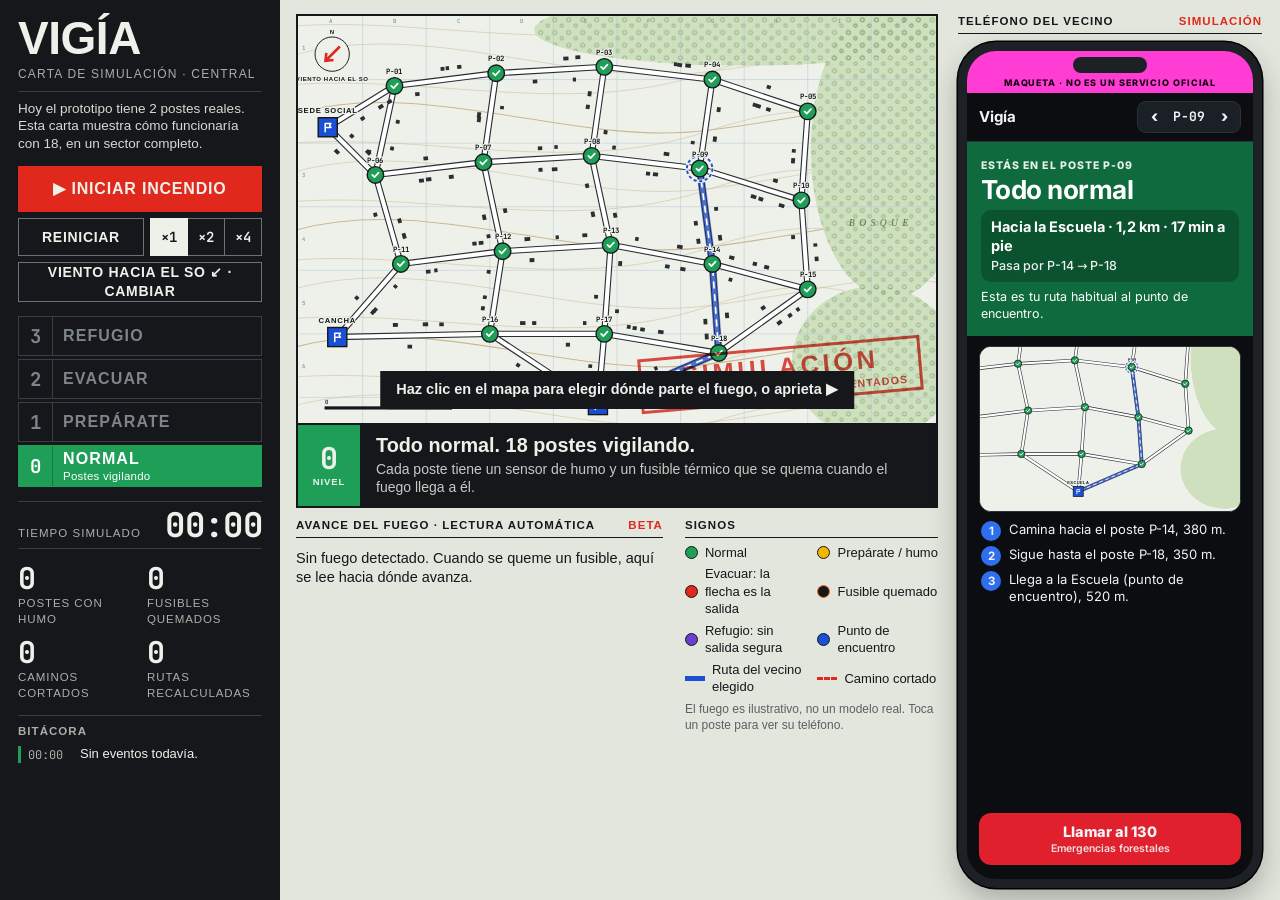
==== demo/index.html @ 5e13e3c5 "Demo a escala: simulacion de 18 postes (carta de operaciones)" ====
<!doctype html>
<html lang="es-CL">
<head>
<meta charset="utf-8">
<meta name="viewport" content="width=device-width, initial-scale=1">
<title>Vigía · Carta de simulación</title>
<style>
/* Concepto: una carta topográfica de operaciones. La hoja (mapa) al centro, la consola de la Central
   como margen de tinta a la izquierda y el teléfono del vecino a la derecha. Esquinas rectas, sin tarjetas. */
@font-face { font-family: "JBM"; src: url("fonts/jetbrains-mono-latin-wght-normal.woff2") format("woff2"); font-weight: 100 800; font-display: swap; }
@font-face { font-family: "Inter"; src: url("fonts/inter-latin-wght-normal.woff2") format("woff2"); font-weight: 100 900; font-display: swap; }
:root {
  --papel: #eef1ea; --papel2: #e2e6dc; --tinta: #15171a; --tinta2: #5a6068; --regla: #b9c0b4;
  --verde: #1e9e57; --amarillo: #f4b400; --rojo: #e0281c; --morado: #6a3fd0; --azul: #1b4fd6; --fuego: #f26a1b;
  --rotulo: "Bahnschrift", "DIN Alternate", "Roboto Condensed", "Arial Narrow", sans-serif;
  --dato: "JBM", ui-monospace, Consolas, monospace;
  --app: "Inter", system-ui, "Segoe UI", sans-serif;
}
* { box-sizing: border-box; margin: 0; }
[hidden] { display: none !important; }
html, body { height: 100%; }
body { background: var(--papel2); color: var(--tinta); font: 15px/1.35 var(--rotulo); display: grid; grid-template-columns: 280px minmax(0, 1fr) 326px; overflow: hidden; }
button { font: inherit; color: inherit; cursor: pointer; border-radius: 0; }
button:focus-visible { outline: 3px solid var(--azul); outline-offset: 2px; }
.cond { font-stretch: 78%; letter-spacing: .09em; text-transform: uppercase; }

/* ---------- Consola de la Central (margen de tinta) ---------- */
.consola { background: var(--tinta); color: var(--papel); display: flex; flex-direction: column; min-height: 0; padding: 18px 18px 14px; gap: 14px; }
.cart b { display: block; font-size: 46px; font-weight: 700; line-height: .9; letter-spacing: -.01em; font-stretch: 80%; }
.cart span { display: block; margin-top: 7px; font-size: 12px; color: #a9b0a6; font-stretch: 78%; letter-spacing: .1em; text-transform: uppercase; }
.cart em { display: block; font-style: normal; margin-top: 8px; font-size: 13.5px; line-height: 1.3; color: #d6dbd2; border-top: 1px solid #3a3f45; padding-top: 8px; }

.mandos { display: grid; gap: 6px; }
.mandos button { background: none; border: 1.5px solid #6b7178; color: var(--papel); min-height: 38px; padding: 0 12px; font-weight: 600; font-size: 14px; font-stretch: 85%; letter-spacing: .05em; text-transform: uppercase; }
.mandos button:hover { border-color: var(--papel); }
.mandos .ppal { background: var(--rojo); border-color: var(--rojo); min-height: 46px; font-size: 16px; }
.mandos .fila { display: grid; grid-template-columns: 1fr auto; gap: 6px; }
.seg { display: flex; }
.seg button { border-left-width: 0; padding: 0 10px; font-family: var(--dato); letter-spacing: 0; }
.seg button:first-child { border-left-width: 1.5px; }
.seg button.on { background: var(--papel); color: var(--tinta); border-color: var(--papel); }

.mastil { list-style: none; padding: 0; display: grid; gap: 3px; }
.mastil li { display: grid; grid-template-columns: 34px 1fr; align-items: center; border: 1.5px solid #3a3f45; color: #7d848b; min-height: 40px; transition: background .3s, color .3s; }
.mastil li b { font: 700 19px var(--dato); text-align: center; border-right: 1.5px solid #3a3f45; align-self: stretch; display: flex; align-items: center; justify-content: center; }
.mastil li span { padding: 4px 10px; font-size: 16px; font-weight: 700; font-stretch: 82%; letter-spacing: .07em; line-height: 1.1; }
.mastil li small { display: none; font-size: 11.5px; font-weight: 400; letter-spacing: .02em; font-stretch: 90%; margin-top: 2px; }
.mastil li.on { color: #fff; border-color: transparent; }
.mastil li.on b { border-color: rgba(0,0,0,.25); }
.mastil li.on small { display: block; }
.mastil li.on[data-n="0"] { background: var(--verde); }
.mastil li.on[data-n="1"] { background: var(--amarillo); color: var(--tinta); }
.mastil li.on[data-n="2"] { background: var(--rojo); }
.mastil li.on[data-n="3"] { background: var(--morado); }

.reloj { display: flex; align-items: baseline; justify-content: space-between; border-top: 1px solid #3a3f45; border-bottom: 1px solid #3a3f45; padding: 6px 0; }
.reloj span { font-size: 11.5px; color: #a9b0a6; }
.reloj b { font: 700 34px/1 var(--dato); letter-spacing: -.02em; }
.cifras { display: grid; grid-template-columns: 1fr 1fr; gap: 10px 14px; }
.cifras div { display: flex; flex-direction: column; }
.cifras dd { font: 700 30px/1 var(--dato); letter-spacing: -.02em; font-variant-numeric: tabular-nums; }
.cifras dt { font-size: 11.5px; color: #a9b0a6; margin-top: 3px; font-stretch: 80%; letter-spacing: .08em; text-transform: uppercase; }
.cifras .sube dd { animation: sube .7s; }
@keyframes sube { 0% { color: #7fa6ff; transform: translateX(6px); } 100% { transform: none; } }

.bitacora { flex: 1; min-height: 60px; display: flex; flex-direction: column; border-top: 1px solid #3a3f45; padding-top: 8px; }
.bitacora h2 { font-size: 11.5px; font-weight: 600; color: #a9b0a6; margin-bottom: 6px; }
.bitacora ul { list-style: none; padding: 0; overflow: auto; flex: 1; display: grid; gap: 5px; align-content: start; scrollbar-width: thin; scrollbar-color: #4a5058 transparent; }
.bitacora li { display: grid; grid-template-columns: 44px 1fr; gap: 8px; font-size: 13px; line-height: 1.25; border-left: 3px solid var(--c, #555); padding-left: 7px; }
.bitacora time { font: 12px var(--dato); color: #a9b0a6; padding-top: 1px; }

/* ---------- La hoja ---------- */
.hoja { display: flex; flex-direction: column; align-items: center; min-width: 0; min-height: 0; padding: 14px 16px 12px; gap: 0; }
.marco { width: min(100%, calc((100vh - 214px) * 1.5625)); }
.mapa { position: relative; width: 100%; aspect-ratio: 1000 / 640; background: var(--papel); border: 2px solid var(--tinta); cursor: crosshair; overflow: hidden; }
.mapa > canvas, .mapa > svg { position: absolute; inset: 0; width: 100%; height: 100%; display: block; }
#fuego { filter: blur(3.5px); pointer-events: none; mix-blend-mode: multiply; }
#fondo { pointer-events: none; }
.sello { position: absolute; right: 2.2%; bottom: 5%; transform: rotate(-5deg); border: 3px solid var(--rojo); color: var(--rojo); padding: 5px 12px 4px; text-align: center; font-weight: 700; font-size: clamp(15px, 2vw, 26px); font-stretch: 78%; letter-spacing: .14em; line-height: 1; mix-blend-mode: multiply; opacity: .82; pointer-events: none; }
.sello small { display: block; font-size: .42em; letter-spacing: .1em; margin-top: 4px; font-weight: 600; }
.pista { position: absolute; left: 50%; bottom: 14px; transform: translateX(-50%); background: var(--tinta); color: var(--papel); padding: 9px 16px; font-size: 14.5px; font-weight: 600; white-space: nowrap; pointer-events: none; }

.pie { display: grid; grid-template-columns: auto 1fr; background: var(--tinta); color: var(--papel); border: 2px solid var(--tinta); border-top: 0; }
.pie .nivel { width: 62px; display: flex; flex-direction: column; align-items: center; justify-content: center; font: 700 30px/1 var(--dato); transition: background .3s; }
.pie .nivel small { font: 600 9.5px var(--rotulo); letter-spacing: .1em; margin-top: 3px; }
.pie .nivel[data-n="0"] { background: var(--verde); } .pie .nivel[data-n="1"] { background: var(--amarillo); color: var(--tinta); } .pie .nivel[data-n="2"] { background: var(--rojo); }
.pie .texto { padding: 9px 16px 10px; min-height: 68px; }
.pie .texto p:first-child { font-size: clamp(17px, 1.55vw, 23px); font-weight: 700; line-height: 1.15; }
.pie .texto p + p { font-size: 14px; color: #c5cbc1; margin-top: 3px; line-height: 1.3; }

.margen { width: 100%; display: grid; grid-template-columns: minmax(0, 1.45fr) minmax(0, 1fr); gap: 0 22px; padding-top: 10px; }
.margen h2 { font-size: 11.5px; font-weight: 700; border-bottom: 1.5px solid var(--tinta); padding-bottom: 3px; margin-bottom: 6px; display: flex; justify-content: space-between; }
.margen h2 i { font-style: normal; color: var(--rojo); }
.secuencia { list-style: none; padding: 0; display: flex; flex-wrap: wrap; gap: 3px 0; font: 700 13.5px var(--dato); }
.secuencia li + li::before { content: "→"; margin: 0 7px; color: var(--rojo); }
.secuencia li small { font-weight: 400; color: var(--tinta2); }
.lectura { font-size: 14.5px; line-height: 1.35; margin-top: 5px; }
.lectura b { font-weight: 700; }
.lectura span { color: var(--tinta2); }
.signos { display: grid; grid-template-columns: 1fr 1fr; gap: 4px 12px; font-size: 13px; }
.signos span { display: flex; align-items: center; gap: 7px; }
.signos i { width: 13px; height: 13px; border-radius: 50%; flex: none; border: 1.8px solid var(--tinta); }
.signos i.s-ruta { border: 0; border-radius: 0; height: 5px; width: 20px; background: var(--azul); }
.signos i.s-corte { border: 0; border-radius: 0; height: 0; width: 20px; border-top: 3px dashed var(--rojo); }
.nota { font-size: 12px; color: var(--tinta2); margin-top: 6px; line-height: 1.3; }

/* Rótulos del mapa */
.t-cod { font: 700 11.5px var(--dato); fill: #15171a; paint-order: stroke; stroke: #eef1ea; stroke-width: 3.5px; stroke-linejoin: round; }
.t-est { font: 700 9.5px var(--rotulo); letter-spacing: .9px; fill: #15171a; paint-order: stroke; stroke: #eef1ea; stroke-width: 3px; stroke-linejoin: round; }
.t-zona { font: italic 400 15px Georgia, "Times New Roman", serif; letter-spacing: 7px; fill: #4f7545; }
.t-seg { font: 700 12px var(--rotulo); letter-spacing: 1.2px; fill: #15171a; paint-order: stroke; stroke: #eef1ea; stroke-width: 4px; stroke-linejoin: round; }
.t-grilla { font: 500 9px var(--dato); fill: #7f93a8; }
.poste { cursor: pointer; }
.flujo { stroke-dasharray: 4 10; animation: correr .7s linear infinite; }
.ruta-mov { stroke-dasharray: 9 11; animation: correr2 .8s linear infinite; }
@keyframes correr { to { stroke-dashoffset: -14; } }
@keyframes correr2 { to { stroke-dashoffset: -20; } }
.pulso { transform-box: fill-box; transform-origin: center; animation: pulso 1.5s ease-out infinite; }
@keyframes pulso { 0% { transform: scale(1); opacity: .6; } 100% { transform: scale(2.5); opacity: 0; } }
.recien { animation: recien 1.2s ease-out; transform-box: fill-box; transform-origin: center; }
@keyframes recien { 0% { transform: scale(2); } 100% { transform: none; } }

/* ---------- Teléfono del vecino ---------- */
.vecino { display: flex; flex-direction: column; min-height: 0; padding: 14px 18px 12px 4px; gap: 8px; }
.vecino > p { font-size: 11.5px; font-weight: 700; display: flex; justify-content: space-between; border-bottom: 1.5px solid var(--tinta); padding-bottom: 3px; }
.vecino > p i { font-style: normal; color: var(--rojo); }
.tel { flex: 1; min-height: 0; background: #0b0d10; border: 9px solid #1d2126; border-radius: 38px; box-shadow: 0 0 0 1.5px #000, 0 14px 30px rgba(21,23,26,.28); overflow: hidden; display: flex; flex-direction: column; position: relative; color: #f2f4f7; font-family: var(--app); }
.tel::before { content: ""; position: absolute; top: 6px; left: 50%; width: 74px; height: 16px; margin-left: -37px; background: #1d2126; border-radius: 10px; z-index: 4; }
.tel-banda { background: #ff3dd4; color: #1a0016; font-size: 9px; font-weight: 800; letter-spacing: .1em; text-align: center; padding: 26px 4px 4px; }
.tel-barra { display: flex; align-items: center; gap: 8px; padding: 8px 12px; border-bottom: 1px solid #2a313a; }
.tel-barra b { font-size: 15px; }
.tel-barra .quien { margin-left: auto; display: flex; align-items: center; gap: 2px; background: #1b2027; border: 1px solid #2a313a; border-radius: 9px; padding: 2px 3px; }
.tel-barra .quien span { font: 700 13px var(--dato); padding: 0 4px; }
.tel-barra .quien button { background: none; border: 0; width: 26px; height: 26px; font-size: 16px; font-weight: 800; border-radius: 6px; color: #f2f4f7; }
.tel-barra .quien button:hover { background: #2a313a; }
.heroe { padding: 12px 14px 13px; color: #fff; transition: background .4s; }
.heroe[data-e="normal"] { background: #0f6b3e; } .heroe[data-e="preparate"], .heroe[data-e="humo"] { background: #a86f00; }
.heroe[data-e="evacuar"] { background: #e0202c; } .heroe[data-e="refugio"] { background: #5b34c4; } .heroe[data-e="fuego"] { background: #3a0d05; }
.heroe small { font-size: 10.5px; font-weight: 800; letter-spacing: .1em; text-transform: uppercase; opacity: .9; }
.heroe h3 { font-size: 26px; line-height: 1.05; letter-spacing: -.02em; margin: 2px 0 7px; }
.heroe .dest { background: rgba(0,0,0,.24); border-radius: 10px; padding: 8px 10px; font-size: 14.5px; font-weight: 700; line-height: 1.3; }
.heroe .dest span { display: block; font-weight: 500; font-size: 12.5px; opacity: .92; margin-top: 2px; }
.heroe p { font-size: 12.5px; margin-top: 7px; line-height: 1.35; }
.tel-mapa { position: relative; margin: 10px 12px 0; border-radius: 12px; overflow: hidden; border: 1px solid #2a313a; aspect-ratio: 280 / 178; background: var(--papel); flex: none; }
.tel-mapa > * { position: absolute; inset: 0; width: 100%; height: 100%; }
#mini-fuego { filter: blur(1.5px); mix-blend-mode: multiply; }
.pasos { list-style: none; padding: 9px 14px 0; display: grid; gap: 5px; font-size: 13px; overflow: hidden; }
.pasos li { display: grid; grid-template-columns: 20px 1fr; gap: 8px; align-items: start; line-height: 1.3; }
.pasos li b { width: 20px; height: 20px; border-radius: 50%; background: #2f6fed; font-size: 11.5px; display: flex; align-items: center; justify-content: center; }
.tel-pie { margin-top: auto; padding: 10px 12px 14px; }
.tel-pie div { background: #e0202c; border-radius: 12px; text-align: center; font-weight: 800; padding: 9px; font-size: 14.5px; }
.tel-pie div span { display: block; font-size: 10.5px; font-weight: 600; opacity: .9; }
.aviso-ruta { position: absolute; left: 12px; right: 12px; top: 92px; background: #2f6fed; color: #fff; border: 2px solid #fff; border-radius: 12px; padding: 9px 12px; font-size: 13.5px; font-weight: 800; box-shadow: 0 8px 24px rgba(0,0,0,.6); transform: translateY(-160%); opacity: 0; transition: transform .3s, opacity .3s; z-index: 3; pointer-events: none; }
.aviso-ruta span { display: block; font-weight: 500; font-size: 12px; }
.tel.ruta-nueva .aviso-ruta { transform: none; opacity: 1; }
.tel.ruta-nueva { animation: vibra .5s; }
@keyframes vibra { 0%, 100% { transform: none; } 20% { transform: translateX(-4px); } 40% { transform: translateX(4px); } 60% { transform: translateX(-3px); } 80% { transform: translateX(3px); } }

@media (max-width: 1100px) {
  body { display: block; overflow: auto; }
  .consola { padding: 16px; } .bitacora ul { max-height: 180px; }
  .marco { width: 100%; } .margen { grid-template-columns: 1fr; gap: 12px; }
  .vecino { padding: 14px 16px; } .tel { max-width: 360px; width: 100%; margin: 0 auto; min-height: 640px; }
  .pista { white-space: normal; width: 86%; text-align: center; }
}
@media (prefers-reduced-motion: reduce) { *, *::before, *::after { animation: none !important; transition: none !important; } }
</style>
</head>
<body>
<aside class="consola" aria-label="Central">
  <div class="cart"><b>VIGÍA</b><span>Carta de simulación · Central</span><em>Hoy el prototipo tiene 2 postes reales. Esta carta muestra cómo funcionaría con 18, en un sector completo.</em></div>
  <div class="mandos">
    <button id="btn-play" class="ppal" type="button">▶ Iniciar incendio</button>
    <div class="fila"><button id="btn-reset" type="button">Reiniciar</button><div class="seg" id="vel"><button type="button" data-v="1" class="on">×1</button><button type="button" data-v="2">×2</button><button type="button" data-v="4">×4</button></div></div>
    <button id="btn-viento" type="button"></button>
  </div>
  <ol class="mastil" id="mastil" aria-label="Nivel del sector"></ol>
  <div class="reloj"><span class="cond">Tiempo simulado</span><b id="reloj">00:00</b></div>
  <dl class="cifras" id="cuentas"></dl>
  <div class="bitacora"><h2 class="cond">Bitácora</h2><ul id="linea"></ul></div>
</aside>

<main class="hoja" aria-label="Mapa en vivo">
  <div class="marco">
    <div class="mapa" id="mapa">
      <svg id="fondo" viewBox="0 0 1000 640" aria-hidden="true"></svg>
      <canvas id="fuego" width="1000" height="640"></canvas>
      <svg id="capa" viewBox="0 0 1000 640" role="img" aria-label="Mapa simulado con postes, fuego y rutas"></svg>
      <div class="sello">SIMULACIÓN<small>SECTOR, POSTES Y FUEGO INVENTADOS</small></div>
      <div class="pista" id="pista">Haz clic en el mapa para elegir dónde parte el fuego, o aprieta ▶</div>
    </div>
    <div class="pie" aria-live="polite"><div class="nivel" id="pie-nivel" data-n="0">0<small>NIVEL</small></div><div class="texto" id="narra"></div></div>
  </div>
  <div class="marco margen">
    <div><h2 class="cond">Avance del fuego · lectura automática <i>beta</i></h2><ol class="secuencia" id="quemados"></ol><p class="lectura" id="lectura"></p></div>
    <div><h2 class="cond">Signos</h2>
      <div class="signos">
        <span><i style="background:var(--verde)"></i>Normal</span><span><i style="background:var(--amarillo)"></i>Prepárate / humo</span>
        <span><i style="background:var(--rojo)"></i>Evacuar: la flecha es la salida</span><span><i style="background:var(--tinta);border-color:var(--fuego)"></i>Fusible quemado</span>
        <span><i style="background:var(--morado)"></i>Refugio: sin salida segura</span><span><i style="background:var(--azul)"></i>Punto de encuentro</span>
        <span><i class="s-ruta"></i>Ruta del vecino elegido</span><span><i class="s-corte"></i>Camino cortado</span>
      </div>
      <p class="nota">El fuego es ilustrativo, no un modelo real. Toca un poste para ver su teléfono.</p>
    </div>
  </div>
</main>

<aside class="vecino" aria-label="Teléfono del vecino">
  <p class="cond">Teléfono del vecino <i>simulación</i></p>
  <div class="tel" id="tel">
    <div class="tel-banda">MAQUETA · NO ES UN SERVICIO OFICIAL</div>
    <div class="tel-barra"><b>Vigía</b><div class="quien"><button type="button" id="ant" aria-label="Poste anterior">‹</button><span id="quien"></span><button type="button" id="sig" aria-label="Poste siguiente">›</button></div></div>
    <div class="aviso-ruta" role="status">Ruta actualizada<span id="aviso-det">El camino anterior se cortó.</span></div>
    <div id="heroe" class="heroe" data-e="normal"></div>
    <div class="tel-mapa"><canvas id="mini-fondo" width="560" height="356"></canvas><canvas id="mini-fuego" width="560" height="356"></canvas><svg id="mini" viewBox="0 0 280 178"></svg></div>
    <ol class="pasos" id="pasos"></ol>
    <div class="tel-pie"><div>Llamar al 130<span>Emergencias forestales</span></div></div>
  </div>
</aside>

<script>
(function () {
"use strict";
/* ============ Datos inventados del sector ============ */
var W = 1000, H = 640, C = 16, GX = Math.ceil(W / C), GY = H / C;
var M_PX = 2.5;          // metros por unidad del mapa
var SEG_PASO = 15;       // segundos simulados por paso
var MS_PASO = 230;       // milisegundos reales por paso a velocidad ×1
var CAMINA = 75;         // metros por minuto a pie
var BASE = 0.00095, K_VIENTO = 6.1, DURA = 10, R_HUMO = 115;
var TINTA = "#15171a", PAPEL = "#eef1ea", ROJO = "#e0281c", AZUL = "#1b4fd6";

var POSTES = [[1,150,110],[2,310,90],[3,480,80],[4,650,100],[5,800,150],[6,120,250],[7,290,230],[8,460,220],[9,630,240],[10,790,290],
  [11,160,390],[12,320,370],[13,490,360],[14,650,390],[15,800,430],[16,300,500],[17,480,500],[18,660,530]];
var SEGUROS = [{ id: "S1", nombre: "Cancha", x: 60, y: 505 }, { id: "S2", nombre: "Escuela", x: 470, y: 612 }, { id: "S3", nombre: "Sede social", x: 45, y: 175 }];
var ARISTAS = ["01-02","02-03","03-04","04-05","06-07","07-08","08-09","09-10","11-12","12-13","13-14","14-15","16-17","17-18",
  "01-06","06-11","02-07","07-12","12-16","03-08","08-13","13-17","04-09","09-14","14-18","05-10","10-15","15-18"]
  .map(function (s) { return ["P-" + s.slice(0, 2), "P-" + s.slice(3)]; })
  .concat([["S3","P-01"],["S3","P-06"],["S1","P-11"],["S1","P-16"],["S2","P-17"],["S2","P-16"],["S2","P-18"]]);
var BOSQUES = [{ cx: 930, cy: 210, rx: 125, ry: 235 }, { cx: 700, cy: 22, rx: 330, ry: 56 }, { cx: 905, cy: 545, rx: 130, ry: 120 }];
var FOCO_PREPARADO = [905, 105];
var VIENTOS = [["N",0,-1,"↑"],["NE",1,-1,"↗"],["E",1,0,"→"],["SE",1,1,"↘"],["S",0,1,"↓"],["SO",-1,1,"↙"],["O",-1,0,"←"],["NO",-1,-1,"↖"]]
  .map(function (v) { var l = Math.hypot(v[1], v[2]); return { n: v[0], dx: v[1] / l, dy: v[2] / l, f: v[3] }; });
var RUMBOS = ["el este", "el noreste", "el norte", "el noroeste", "el oeste", "el suroeste", "el sur", "el sureste"];

function $(id) { return document.getElementById(id); }
function esc(t) { return String(t).replace(/[&<>"]/g, function (c) { return { "&": "&amp;", "<": "&lt;", ">": "&gt;", '"': "&quot;" }[c]; }); }
function semilla(a) { return function () { a |= 0; a = a + 0x6D2B79F5 | 0; var t = Math.imul(a ^ a >>> 15, 1 | a); t = t + Math.imul(t ^ t >>> 7, 61 | t) ^ t; return ((t ^ t >>> 14) >>> 0) / 4294967296; }; }
function celda(x, y) { return Math.min(GY - 1, Math.max(0, Math.floor(y / C))) * GX + Math.min(GX - 1, Math.max(0, Math.floor(x / C))); }
function enBosque(x, y) { return BOSQUES.some(function (b) { var u = (x - b.cx) / b.rx, v = (y - b.cy) / b.ry; return u * u + v * v < 1; }); }
function lista(a) { return a.length < 2 ? a.join("") : a.slice(0, -1).join(", ") + " y " + a[a.length - 1]; }
function fDist(px) { var m = px * M_PX; return m < 1000 ? Math.round(m / 10) * 10 + " m" : (m / 1000).toFixed(1).replace(".", ",") + " km"; }
function fMin(px) { return Math.max(1, Math.round(px * M_PX / CAMINA)) + " min a pie"; }
function reloj(t) { var s = t * SEG_PASO, m = Math.floor(s / 60), r = s % 60; return (m < 10 ? "0" : "") + m + ":" + (r < 10 ? "0" : "") + r; }
function minutos(pasos) { return Math.max(1, Math.round(pasos * SEG_PASO / 60)); }

/* ============ Estado ============ */
var nodos, postes, seguros, aristas, combustible = new Float32Array(GX * GY);
var cel, edad, ardiendo, t, nivel, eventos, narr, rnd, viento = VIENTOS[5], tEvacuar, tAviso;
var rutas = {}, cuenta = { rutas: 0 }, sel = "P-09", corriendo = false, iniciado = false, terminado = false, vel = 1, sucio = true, focos = [];

(function () {
  var r = semilla(11);
  for (var y = 0; y < GY; y++) for (var x = 0; x < GX; x++) combustible[y * GX + x] = (enBosque(x * C + 8, y * C + 8) ? 1 : 0.42) * (0.85 + r() * 0.3);
})();

function reiniciar() {
  nodos = {}; postes = []; seguros = []; aristas = [];
  POSTES.forEach(function (a) { var p = { id: "P-" + (a[0] < 10 ? "0" : "") + a[0], x: a[1], y: a[2], tipo: "poste", humo: false, fuego: false, tHumo: 0, tFuego: 0, dist: 9999, cambio: 0 }; nodos[p.id] = p; postes.push(p); });
  SEGUROS.forEach(function (s) { var n = { id: s.id, nombre: s.nombre, x: s.x, y: s.y, tipo: "seguro", malo: false }; nodos[n.id] = n; seguros.push(n); });
  ARISTAS.forEach(function (e) {
    var a = nodos[e[0]], b = nodos[e[1]], len = Math.hypot(a.x - b.x, a.y - b.y), n = Math.max(2, Math.round(len / 8)), ms = [];
    for (var i = 0; i <= n; i++) { var j = celda(a.x + (b.x - a.x) * i / n, a.y + (b.y - a.y) * i / n); if (ms.indexOf(j) < 0) ms.push(j); }
    aristas.push({ a: a, b: b, len: len, muestras: ms, cortada: false });
  });
  cel = new Uint8Array(GX * GY); edad = new Uint8Array(GX * GY); ardiendo = []; focos = [];
  t = 0; nivel = 0; eventos = []; rnd = semilla(7); tEvacuar = 0; tAviso = 0; cuenta = { rutas: 0 };
  corriendo = false; iniciado = false; terminado = false;
  narr = { titulo: "Todo normal. 18 postes vigilando.", detalle: "Cada poste tiene un sensor de humo y un fusible térmico que se quema cuando el fuego llega a él." };
  rutas = calcular(); postes.forEach(function (p) { p.ruta = rutaDe(p); p.clave = p.ruta ? p.ruta.ids.join(">") : ""; });
  $("pista").hidden = false; $("btn-play").textContent = "▶ Iniciar incendio";
  sucio = true; pintarTodo();
}

/* ============ Rutas: camino más corto que evita el fuego ============ */
function calcular() {
  var dist = {}, sig = {}, hecho = {}, ids = Object.keys(nodos);
  ids.forEach(function (k) { dist[k] = Infinity; });
  seguros.forEach(function (s) { if (!s.malo) dist[s.id] = 0; });
  for (;;) {
    var u = null, mejor = Infinity;
    ids.forEach(function (k) { if (!hecho[k] && dist[k] < mejor) { mejor = dist[k]; u = k; } });
    if (u === null) break;
    hecho[u] = 1;
    aristas.forEach(function (e) {
      if (e.cortada) return;
      var v = e.a.id === u ? e.b : (e.b.id === u ? e.a : null);
      if (!v || hecho[v.id] || v.tipo === "seguro") return;
      var w = e.len * (1 + ((nodos[u].humo || v.humo) ? 2.5 : 0));   // pasar por humo cuesta más
      if (dist[u] + w < dist[v.id]) { dist[v.id] = dist[u] + w; sig[v.id] = u; }
    });
  }
  return { dist: dist, sig: sig };
}
function rutaDe(p) {
  if (p.fuego) return null;
  var ids = [p.id], k = p.id, largo = 0, n = 0;
  while (rutas.sig[k] && n++ < 40) { var s = rutas.sig[k]; largo += Math.hypot(nodos[k].x - nodos[s].x, nodos[k].y - nodos[s].y); k = s; ids.push(k); }
  return nodos[k].tipo === "seguro" && ids.length > 1 ? { ids: ids, largo: largo, destino: nodos[k] } : null;
}
function estadoDe(p) {
  if (p.fuego) return "fuego";
  if (nivel === 0) return "normal";
  if (nivel === 1) return p.humo ? "humo" : "preparate";
  return p.ruta ? "evacuar" : "refugio";
}

/* ============ Fuego ============ */
function encender(x, y) {
  var cx = Math.floor(x / C), cy = Math.floor(y / C);
  for (var dy = -1; dy <= 1; dy++) for (var dx = -1; dx <= 1; dx++) {
    var nx = cx + dx, ny = cy + dy; if (nx < 0 || ny < 0 || nx >= GX || ny >= GY) continue;
    var j = ny * GX + nx; if (cel[j] === 0) { cel[j] = 1; edad[j] = 0; ardiendo.push(j); }
  }
  focos.push([x, y]);
}
function ev(color, texto) { eventos.unshift({ t: t, c: color, texto: texto }); if (eventos.length > 60) eventos.pop(); }

function paso() {
  t++;
  var sigue = [], nuevos = [], i, k;
  for (k = 0; k < ardiendo.length; k++) {
    i = ardiendo[k]; var x = i % GX, y = (i / GX) | 0;
    for (var dy = -1; dy <= 1; dy++) for (var dx = -1; dx <= 1; dx++) {
      if (!dx && !dy) continue;
      var nx = x + dx, ny = y + dy; if (nx < 0 || ny < 0 || nx >= GX || ny >= GY) continue;
      var j = ny * GX + nx; if (cel[j] !== 0) continue;
      var diag = dx && dy, cos = (dx * viento.dx + dy * viento.dy) * (diag ? 0.7071 : 1);
      if (rnd() < BASE * combustible[j] * Math.exp(K_VIENTO * cos) * (diag ? 0.75 : 1)) { cel[j] = 1; edad[j] = 0; nuevos.push(j); }
    }
    if (++edad[i] >= DURA) cel[i] = 2; else sigue.push(i);
  }
  ardiendo = sigue.concat(nuevos);

  // Sensores de cada poste
  var nHumo = [], nFuego = [], cambio = false;
  postes.forEach(function (p) {
    if (p.fuego) return;
    if (cel[celda(p.x, p.y)] !== 0) { p.fuego = true; p.tFuego = t; if (!p.humo) { p.humo = true; p.tHumo = t; } nFuego.push(p); cambio = true; return; }
    var dMin = 9999, dEf = 9999;
    for (var q = 0; q < ardiendo.length; q++) {
      var c = ardiendo[q], fx = (c % GX) * C + 8, fy = ((c / GX) | 0) * C + 8, vx = p.x - fx, vy = p.y - fy, d = Math.hypot(vx, vy);
      if (d < dMin) dMin = d;
      var e = d * (1 - 0.35 * ((vx * viento.dx + vy * viento.dy) / (d || 1)));   // el humo viaja con el viento
      if (e < dEf) dEf = e;
    }
    p.dist = dMin;
    if (!p.humo && dEf < R_HUMO) { p.humo = true; p.tHumo = t; nHumo.push(p); cambio = true; }
  });
  // Caminos y puntos de encuentro
  var cortes = [];
  aristas.forEach(function (e) {
    if (e.cortada) return;
    for (var m = 0; m < e.muestras.length; m++) if (cel[e.muestras[m]] !== 0) { e.cortada = true; cortes.push(e); cambio = true; break; }
  });
  var malos = [];
  seguros.forEach(function (s) {
    if (s.malo) return;
    var cerca = cel[celda(s.x, s.y)] !== 0;
    for (var q = 0; !cerca && q < ardiendo.length; q++) { var c = ardiendo[q]; if (Math.hypot(s.x - ((c % GX) * C + 8), s.y - (((c / GX) | 0) * C + 8)) < 55) cerca = true; }
    if (cerca) { s.malo = true; malos.push(s); cambio = true; }
  });

  // Niveles: un indicio = PREPÁRATE; segundo indicio o fusible = EVACUAR
  var indicios = postes.filter(function (p) { return p.humo; }).length, hayFuego = postes.some(function (p) { return p.fuego; });
  var subioA2 = false;
  nHumo.forEach(function (p) { ev("#f4b400", "Humo detectado en " + p.id); });
  if (nivel === 0 && indicios >= 1) {
    nivel = 1; tAviso = t; var p0 = nHumo[0] || nFuego[0];
    narr = { titulo: "El poste " + p0.id + " detectó humo.", detalle: "Primer indicio: todo el sector pasa a PREPÁRATE. Todavía no se evacúa." };
    ev("#f4b400", "Sector en PREPÁRATE");
  }
  nFuego.forEach(function (p) { ev("#f26a1b", "Fusible quemado en " + p.id + ": el fuego llegó a ese poste"); });
  if (nivel === 1 && (indicios >= 2 || hayFuego) && (t > tAviso || hayFuego)) {
    nivel = 2; tEvacuar = t; subioA2 = true;
    var p2 = nFuego[0] || nHumo[nHumo.length - 1];
    narr = { titulo: "Segundo indicio en " + p2.id + ": el sector pasa a EVACUAR.", detalle: "Cada poste calcula su salida más corta que no pase por el fuego, y el teléfono la muestra." };
    ev("#e0281c", "Sector en EVACUAR: cada poste muestra su ruta");
  } else if (nFuego.length) {
    narr = { titulo: "El fuego llegó a " + lista(nFuego.map(function (p) { return p.id; })) + ".", detalle: "Se quemó su fusible térmico. Los caminos que pasan por ahí quedan cortados." };
  }
  cortes.forEach(function (e) { if (e.a.tipo === "poste" && e.b.tipo === "poste" && !e.a.fuego && !e.b.fuego) ev("#e0281c", "Camino " + e.a.id + " – " + e.b.id + " cortado por el fuego"); });
  malos.forEach(function (s) {
    ev("#e0281c", "Punto de encuentro " + s.nombre + " ya no es seguro");
    narr = { titulo: "La " + s.nombre + " ya no es segura.", detalle: "Se saca como destino y los postes que iban hacia allá cambian de punto de encuentro." };
  });

  // Recalcular rutas
  if (cambio) {
    rutas = calcular();
    var cambiadas = [], sinSalida = [];
    postes.forEach(function (p) {
      var antes = p.clave, tenia = !!p.ruta;
      p.ruta = rutaDe(p); p.clave = p.ruta ? p.ruta.ids.join(">") : "";
      if (p.fuego || nivel < 2 || subioA2) return;
      if (p.clave !== antes) { if (p.ruta) { cambiadas.push(p); p.cambio = performance.now(); } else if (tenia) sinSalida.push(p); }
    });
    if (cambiadas.length) {
      cuenta.rutas += cambiadas.length; cuenta.subio = performance.now();
      var nombres = cambiadas.map(function (p) { return p.id; });
      ev("#5b8cff", (cambiadas.length === 1 ? "Ruta recalculada para " : cambiadas.length + " rutas recalculadas: ") + lista(nombres.slice(0, 4)) + (nombres.length > 4 ? " y " + (nombres.length - 4) + " más" : ""));
      if (!nFuego.length && !malos.length) narr = { titulo: cambiadas.length === 1 ? "La ruta de " + nombres[0] + " cambió sola." : cambiadas.length + " rutas cambiaron solas.",
        detalle: "El fuego cortó un camino. Los postes afectados ya muestran la nueva salida: " + lista(nombres.slice(0, 4)) + (nombres.length > 4 ? " y otros" : "") + "." };
      if (nombres.indexOf(sel) >= 0) avisarTelefono(nodos[sel]);
    }
    sinSalida.forEach(function (p) {
      ev("#9a7bf0", p.id + " quedó sin salida segura: orden de REFUGIO para ese poste");
      narr = { titulo: p.id + " quedó sin salida segura.", detalle: "Todos sus caminos pasan por el fuego. La orden para ese poste cambia a REFUGIO." };
    });
    sucio = true;
  }
  // Si el poste del teléfono se quemó, pasar al vecino más cercano que sigue en pie
  var ps = nodos[sel];
  if (ps.fuego && t - ps.tFuego === 18) {
    var cand = postes.filter(function (p) { return !p.fuego; }).sort(function (a, b) { return Math.hypot(a.x - ps.x, a.y - ps.y) - Math.hypot(b.x - ps.x, b.y - ps.y); })[0];
    if (cand) { sel = cand.id; sucio = true; }
  }
  if (!ardiendo.length && iniciado) {
    corriendo = false; terminado = true; $("btn-play").textContent = "▶ Repetir";
    var q = postes.filter(function (p) { return p.fuego; }).length;
    narr = { titulo: "El fuego salió del sector. Fin de la simulación.", detalle: "Alcanzó " + q + " de 18 postes y se recalcularon " + cuenta.rutas + " rutas sin intervención de nadie." };
    ev("#1e9e57", "Fin de la simulación"); sucio = true;
  }
  if (t % 4 === 0) sucio = true;
}

var temporizador = 0;
function avisarTelefono(p) {
  $("aviso-det").textContent = p.ruta ? "Ahora hacia la " + p.ruta.destino.nombre + ". El camino anterior se cortó." : "El camino anterior se cortó.";
  $("tel").classList.remove("ruta-nueva"); void $("tel").offsetWidth; $("tel").classList.add("ruta-nueva");
  clearTimeout(temporizador); temporizador = setTimeout(function () { $("tel").classList.remove("ruta-nueva"); }, 3200);
}

/* ============ Dibujo ============ */
var ICO = {
  llama: '<path d="M0,-7c1,3.200 4,4.500 4,8.200a4,4 0 0 1-8,0c0,-1.600 .8,-2.500 1.600,-3.300 0,1.600 .8,2.400 1.600,2.400 0,-3.200 -.8,-4.900 .8,-7.300z" fill="#ff8a2e"/>',
  flecha: '<path d="M-6,0h10M0,-5l5.500,5l-5.500,5" fill="none" stroke="#fff" stroke-width="2.800" stroke-linecap="round" stroke-linejoin="round"/>',
  casa: '<path d="M-6,0l6,-5.500l6,5.500v6h-12z" fill="#fff"/>',
  check: '<path d="M-5,0l3.500,3.500l6.500,-7" fill="none" stroke="#fff" stroke-width="2.800" stroke-linecap="round" stroke-linejoin="round"/>',
  alerta: '<path d="M0,-6v6.500M0,4.500v.5" stroke="#15171a" stroke-width="3" stroke-linecap="round"/>',
  bandera: '<path d="M-4,7v-13h9l-2,3.200l2,3.200h-9" fill="none" stroke="#fff" stroke-width="2.400" stroke-linecap="round" stroke-linejoin="round"/>',
  equis: '<path d="M-4,-4l8,8M4,-4l-8,8" stroke="#fff" stroke-width="2.800" stroke-linecap="round"/>'
};
function pts(ids) { return ids.map(function (k) { return nodos[k].x + "," + nodos[k].y; }).join(" "); }

function caminosSvg() {
  var h = "";
  aristas.forEach(function (e) { h += '<line x1="' + e.a.x + '" y1="' + e.a.y + '" x2="' + e.b.x + '" y2="' + e.b.y + '" stroke="#2a2d31" stroke-width="10" stroke-linecap="round"/>'; });
  aristas.forEach(function (e) { h += '<line x1="' + e.a.x + '" y1="' + e.a.y + '" x2="' + e.b.x + '" y2="' + e.b.y + '" stroke="#ffffff" stroke-width="6.500" stroke-linecap="round"/>'; });
  return h;
}
function fondoSvg() {
  var h = '<defs><pattern id="arb" width="22" height="20" patternUnits="userSpaceOnUse"><g fill="none" stroke="#7fa172" stroke-width="1.200"><circle cx="6" cy="6" r="3.200"/><circle cx="17" cy="15" r="2.600"/></g></pattern></defs>';
  h += '<rect width="1000" height="640" fill="' + PAPEL + '"/>';
  var i;
  for (i = 0; i < 16; i++) { var y = -30 + i * 46, d = i % 2 ? 24 : -20; h += '<path d="M-10,' + y + " C200," + (y - 40 + d) + " 430," + (y + 52) + " 640," + (y + 6 - d) + " S900," + (y - 30) + " 1010," + (y + 10 + d) + '" fill="none" stroke="#c9b991" stroke-width="' + (i % 4 === 0 ? 1.7 : 0.8) + '"/>'; }
  var m = BOSQUES.map(function (b) { return '<ellipse cx="' + b.cx + '" cy="' + b.cy + '" rx="' + b.rx + '" ry="' + b.ry + '"/>'; }).join("");
  h += '<g fill="#cfe0bf">' + m + '</g><g fill="url(#arb)">' + m + "</g>";
  for (i = 1; i < 10; i++) h += '<line x1="' + i * 100 + '" y1="0" x2="' + i * 100 + '" y2="640" stroke="#a9bfd3" stroke-width=".7"/><text x="' + (i * 100 - 50) + '" y="11" text-anchor="middle" class="t-grilla">' + "ABCDEFGHIJ".charAt(i - 1) + "</text>";
  h += '<text x="950" y="11" text-anchor="middle" class="t-grilla">J</text>';
  for (i = 1; i < 7; i++) h += '<line x1="0" y1="' + i * 100 + '" x2="1000" y2="' + i * 100 + '" stroke="#a9bfd3" stroke-width=".7"/><text x="5" y="' + (i * 100 - 46) + '" class="t-grilla">' + i + "</text>";
  h += '<text x="915" y="330" text-anchor="middle" class="t-zona">BOSQUE</text>';
  h += caminosSvg();
  var r = semilla(3);
  aristas.forEach(function (e) {
    var n = e.len > 150 ? 4 : 3, ux = (e.b.x - e.a.x) / e.len, uy = (e.b.y - e.a.y) / e.len, ang = Math.atan2(uy, ux) * 180 / Math.PI;
    for (var k = 0; k < n; k++) {
      var f = 0.16 + r() * 0.68, lado = r() < 0.5 ? -1 : 1, x = e.a.x + (e.b.x - e.a.x) * f - uy * 17 * lado, y = e.a.y + (e.b.y - e.a.y) * f + ux * 17 * lado;
      if (enBosque(x, y) || x < 14 || y < 18 || x > 986 || y > 626) continue;
      h += '<rect x="-3.500" y="-3" width="' + (5 + r() * 4).toFixed(1) + '" height="6" fill="#2a2d31" transform="translate(' + x.toFixed(0) + "," + y.toFixed(0) + ") rotate(" + ang.toFixed(0) + ')"/>';
    }
  });
  h += '<g transform="translate(40,618)"><rect x="0" y="-4" width="100" height="5" fill="#15171a"/><rect x="100" y="-4" width="100" height="5" fill="#fff" stroke="#15171a" stroke-width="1"/>' +
    '<text x="0" y="-8" class="t-grilla" style="fill:#15171a">0</text><text x="100" y="-8" text-anchor="middle" class="t-grilla" style="fill:#15171a">250</text><text x="200" y="-8" text-anchor="middle" class="t-grilla" style="fill:#15171a">500 m</text></g>';
  return h;
}

var COL = { normal: "#1e9e57", preparate: "#f4b400", humo: "#f4b400", evacuar: "#e0281c", refugio: "#6a3fd0", fuego: "#15171a" };
function posteSvg(p, chico) {
  var e = estadoDe(p), g = '<g class="poste" data-poste="' + p.id + '" transform="translate(' + p.x + "," + p.y + ')">';
  var r = chico ? 11 : 13, ahora = performance.now();
  if (!chico && e !== "normal" && e !== "fuego" && p.humo) g += '<circle r="' + r + '" fill="#f26a1b" class="pulso"/>';
  if (p.id === sel) g += '<circle r="' + (r + 7) + '" fill="none" stroke="' + PAPEL + '" stroke-width="5"/><circle r="' + (r + 7) + '" fill="none" stroke="' + AZUL + '" stroke-width="3" stroke-dasharray="5 4"/>';
  g += '<circle r="' + r + '" fill="' + COL[e] + '" stroke="' + (e === "fuego" ? "#f26a1b" : TINTA) + '" stroke-width="2.200"' + (!chico && p.cambio && ahora - p.cambio < 1300 ? ' class="recien"' : "") + "/>";
  if (e === "evacuar") { var s = nodos[p.ruta.ids[1]]; g += '<g transform="rotate(' + (Math.atan2(s.y - p.y, s.x - p.x) * 180 / Math.PI).toFixed(0) + ')">' + ICO.flecha + "</g>"; }
  else if (e === "fuego") g += ICO.llama;
  else if (e === "refugio") g += ICO.casa;
  else if (e === "normal") g += ICO.check;
  else g += ICO.alerta;
  if (!chico || p.id === sel) {
    g += '<text y="' + (-r - 6) + '" text-anchor="middle" class="t-cod">' + p.id + "</text>";
    if (!chico) { var et = e === "fuego" ? "FUEGO" : e === "refugio" ? "REFUGIO" : (p.humo && e !== "normal" ? "HUMO" : ""); if (et) g += '<text y="' + (r + 13) + '" text-anchor="middle" class="t-est">' + et + "</text>"; }
  }
  return g + "</g>";
}
function seguroSvg(s) {
  return '<g transform="translate(' + s.x + "," + s.y + ')"><rect x="-15" y="-15" width="30" height="30" fill="' + (s.malo ? "#8a9099" : AZUL) + '" stroke="' + TINTA + '" stroke-width="2.200"/>' + (s.malo ? ICO.equis : ICO.bandera) +
    '<text y="-22" text-anchor="middle" class="t-seg">' + esc(s.nombre.toUpperCase()) + (s.malo ? " · NO SEGURA" : "") + "</text></g>";
}
function dinamicoSvg(mini) {
  var h = "", ps = nodos[sel];
  aristas.forEach(function (e) {
    if (!e.cortada) return;
    var mx = (e.a.x + e.b.x) / 2, my = (e.a.y + e.b.y) / 2;
    h += '<line x1="' + e.a.x + '" y1="' + e.a.y + '" x2="' + e.b.x + '" y2="' + e.b.y + '" stroke="' + ROJO + '" stroke-width="4" stroke-dasharray="3 8" stroke-linecap="round"/>';
    if (!mini) h += '<g transform="translate(' + mx + "," + my + ')"><circle r="8" fill="#fff" stroke="' + ROJO + '" stroke-width="2.200"/><path d="M-3,-3l6,6M3,-3l-6,6" stroke="' + ROJO + '" stroke-width="2.400" stroke-linecap="round"/></g>';
  });
  if (nivel === 2 && !mini) postes.forEach(function (p) {
    if (!p.ruta || p.id === sel) return;
    var s = nodos[p.ruta.ids[1]];
    h += '<line class="flujo" x1="' + p.x + '" y1="' + p.y + '" x2="' + s.x + '" y2="' + s.y + '" stroke="' + AZUL + '" stroke-width="3.400" stroke-linecap="round"/>';
  });
  if (ps.ruta) {
    var pp = pts(ps.ruta.ids), op = nivel === 2 ? 1 : 0.5;
    h += '<polyline points="' + pp + '" fill="none" stroke="#0c2a7a" stroke-width="12" stroke-linecap="round" stroke-linejoin="round" opacity="' + op + '"/>' +
      '<polyline points="' + pp + '" fill="none" stroke="' + AZUL + '" stroke-width="8" stroke-linecap="round" stroke-linejoin="round" opacity="' + op + '"/>' +
      '<polyline class="ruta-mov" points="' + pp + '" fill="none" stroke="#fff" stroke-width="2.600" stroke-linecap="round" stroke-linejoin="round"/>';
  }
  if (!mini) {
    focos.forEach(function (f) { h += '<g transform="translate(' + f[0] + "," + f[1] + ')"><path d="M-7,-7l14,14M7,-7l-14,14" stroke="' + TINTA + '" stroke-width="2"/><text y="-12" text-anchor="middle" class="t-est">INICIO DEL FUEGO</text></g>'; });
    h += '<g transform="translate(52,60)"><circle r="27" fill="' + PAPEL + '" stroke="' + TINTA + '" stroke-width="1.500"/><text y="-31" text-anchor="middle" class="t-est">N</text>' +
      '<g transform="rotate(' + (Math.atan2(viento.dy, viento.dx) * 180 / Math.PI).toFixed(0) + ')"><path d="M-17,0H13M5,-8l10,8l-10,8" fill="none" stroke="' + ROJO + '" stroke-width="4"/></g>' +
      '<text y="43" text-anchor="middle" class="t-est">VIENTO HACIA EL ' + viento.n + "</text></g>";
  }
  seguros.forEach(function (s) { h += seguroSvg(s); });
  postes.forEach(function (p) { h += posteSvg(p, mini); });
  return h;
}

/* Fuego en el lienzo (sobre papel: brasa roja, núcleo naranjo, quemado en carbón) */
var ctx = $("fuego").getContext("2d"), mctx = $("mini-fuego").getContext("2d"), mfondo = $("mini-fondo").getContext("2d"), vista = [0, 0, 280, 178];
function pintarFuego(ts) {
  ctx.clearRect(0, 0, W, H);
  ctx.fillStyle = "rgba(48,38,32,.72)";
  var i, k, c, x, y;
  for (i = 0; i < cel.length; i++) if (cel[i] === 2) { ctx.beginPath(); ctx.arc((i % GX) * C + 8, ((i / GX) | 0) * C + 8, C * 0.82, 0, 6.2832); ctx.fill(); }
  ctx.fillStyle = "rgba(70,70,76,.05)";
  for (k = 0; k < ardiendo.length; k += 2) { c = ardiendo[k]; x = (c % GX) * C + 8; y = ((c / GX) | 0) * C + 8; ctx.beginPath(); ctx.arc(x + viento.dx * 54, y + viento.dy * 54, 42, 0, 6.2832); ctx.fill(); }
  ctx.fillStyle = "rgba(214,36,24,.92)";
  for (k = 0; k < ardiendo.length; k++) { c = ardiendo[k]; x = (c % GX) * C + 8; y = ((c / GX) | 0) * C + 8; ctx.beginPath(); ctx.arc(x, y, C * (0.8 + 0.16 * Math.sin(ts / 95 + c)), 0, 6.2832); ctx.fill(); }
  ctx.fillStyle = "rgba(255,150,30,.96)";
  for (k = 0; k < ardiendo.length; k++) { c = ardiendo[k]; if (edad[c] > 7) continue; x = (c % GX) * C + 8; y = ((c / GX) | 0) * C + 8; ctx.beginPath(); ctx.arc(x, y, C * (0.46 + 0.14 * Math.sin(ts / 70 + c * 3)), 0, 6.2832); ctx.fill(); }
  ctx.fillStyle = "rgba(255,236,160,.96)";
  for (k = 0; k < ardiendo.length; k++) { c = ardiendo[k]; if (edad[c] > 3) continue; x = (c % GX) * C + 8; y = ((c / GX) | 0) * C + 8; ctx.beginPath(); ctx.arc(x, y, C * 0.24, 0, 6.2832); ctx.fill(); }
  mctx.clearRect(0, 0, 560, 356); mctx.drawImage($("fuego"), vista[0], vista[1], vista[2], vista[3], 0, 0, 560, 356);
}

/* ============ Paneles ============ */
var MAST = [[3, "REFUGIO", "Sin salida segura: no salir a los caminos"], [2, "EVACUAR", "Salir ya por la ruta que marca el poste"], [1, "PREPÁRATE", "Hay humo: alistarse para salir"], [0, "NORMAL", "Postes vigilando"]];
function pintarTodo() {
  var q = postes.filter(function (p) { return p.fuego; }).sort(function (a, b) { return a.tFuego - b.tFuego; });
  var nRef = nivel === 2 ? postes.filter(function (p) { return !p.fuego && !p.ruta; }).length : 0;
  $("capa").innerHTML = dinamicoSvg(false);
  $("mastil").innerHTML = MAST.map(function (m) {
    var on = m[0] === nivel || (m[0] === 3 && nRef > 0);
    return '<li data-n="' + m[0] + '"' + (on ? ' class="on"' : "") + "><b>" + m[0] + "</b><span>" + m[1] + (m[0] === 3 && nRef ? " · " + nRef + (nRef === 1 ? " poste" : " postes") : "") + "<small>" + m[2] + "</small></span></li>";
  }).join("");
  $("reloj").textContent = reloj(t);
  $("pie-nivel").setAttribute("data-n", nivel); $("pie-nivel").innerHTML = nivel + "<small>NIVEL</small>";
  $("narra").innerHTML = "<p>" + esc(narr.titulo) + "</p><p>" + esc(narr.detalle) + "</p>";
  var sube = cuenta.subio && performance.now() - cuenta.subio < 800;
  $("cuentas").innerHTML = [
    [postes.filter(function (p) { return p.humo && !p.fuego; }).length, "postes con humo"], [q.length, "fusibles quemados"],
    [aristas.filter(function (e) { return e.cortada; }).length, "caminos cortados"], [cuenta.rutas, "rutas recalculadas", sube]
  ].map(function (c) { return "<div" + (c[2] ? ' class="sube"' : "") + "><dd>" + c[0] + "</dd><dt>" + c[1] + "</dt></div>"; }).join("");
  $("linea").innerHTML = eventos.length ? eventos.map(function (e) { return '<li style="--c:' + e.c + '"><time>' + reloj(e.t) + "</time><span>" + esc(e.texto) + "</span></li>"; }).join("")
    : '<li style="--c:#1e9e57"><time>00:00</time><span>Sin eventos todavía.</span></li>';
  $("quemados").innerHTML = q.map(function (p, i) { return "<li>" + (i + 1) + "º " + p.id + " <small>" + reloj(p.tFuego) + "</small></li>"; }).join("");
  $("lectura").innerHTML = lectura(q);
  pintarTelefono();
}
function lectura(q) {
  if (!q.length) return nivel ? "Hay humo, pero ningún fusible quemado: todavía no se sabe dónde está el fuego." : "Sin fuego detectado. Cuando se queme un fusible, aquí se lee hacia dónde avanza.";
  var a = q[0], otros = q.filter(function (p) { return p.tFuego > a.tFuego; });
  if (!otros.length) return "El fuego está en <b>" + a.id + "</b>. Con un segundo fusible se sabrá hacia dónde avanza.";
  var sx = 0, sy = 0, sv = 0;
  otros.forEach(function (p) { sx += p.x - a.x; sy += p.y - a.y; sv += Math.hypot(p.x - a.x, p.y - a.y) * M_PX / ((p.tFuego - a.tFuego) * SEG_PASO / 60); });
  var rumbo = RUMBOS[((Math.round(Math.atan2(-sy, sx) / (Math.PI / 4)) % 8) + 8) % 8], v = sv / otros.length;
  var prox = postes.filter(function (p) { return !p.fuego && p.dist < 300; }).sort(function (x, y) { return x.dist - y.dist; }).slice(0, 3)
    .map(function (p) { return "<b>" + p.id + "</b> en ~" + Math.max(1, Math.round(p.dist * M_PX / v)) + " min"; });
  return "Avanza hacia <b>" + rumbo + "</b> a unos <b>" + Math.round(v / 5) * 5 + " m por minuto</b>, según el orden en que se quemaron los fusibles." +
    (prox.length ? " Siguientes en riesgo: " + lista(prox) + "." : "") + " <span>Es una estimación.</span>";
}
function pintarTelefono() {
  var p = nodos[sel], e = estadoDe(p), h = "", pasos = "";
  $("quien").textContent = p.id;
  var dest = p.ruta ? '<div class="dest">Hacia la ' + esc(p.ruta.destino.nombre) + " · " + fDist(p.ruta.largo) + " · " + fMin(p.ruta.largo) +
    "<span>" + (p.ruta.ids.length > 2 ? "Pasa por " + p.ruta.ids.slice(1, -1).join(" → ") : "Camino directo") + "</span></div>" : "";
  var q = postes.filter(function (x) { return x.fuego; }).sort(function (a, b) { return b.tFuego - a.tFuego; })[0];
  if (e === "normal") h = "<small>Estás en el poste " + p.id + "</small><h3>Todo normal</h3>" + dest + "<p>Esta es tu ruta habitual al punto de encuentro.</p>";
  else if (e === "preparate" || e === "humo") h = "<small>Nivel 1 de 3 · Prepárate</small><h3>Prepárate para salir</h3>" + dest + "<p>" + (p.humo ? "Tu poste detectó humo." : "Otro poste del sector detectó humo.") + " Ten lista tu mochila. Todavía no se evacúa.</p>";
  else if (e === "evacuar") h = "<small>Nivel 2 de 3 · Evacuar</small><h3>EVACÚA AHORA</h3>" + dest + "<p>" + (q ? "El fuego llegó a " + q.id + " hace " + minutos(t - q.tFuego) + " min." : "Dos postes detectaron humo.") + " No vuelvas por tus cosas.</p>";
  else if (e === "refugio") h = "<small>Nivel 3 de 3 · Refugio</small><h3>REFÚGIATE</h3><p>Todos los caminos desde tu poste pasan por el fuego. No salgas a los caminos. Refúgiate y llama al 130.</p>";
  else h = "<small>Poste " + p.id + "</small><h3>El fuego llegó a este poste</h3><p>Su fusible se quemó a los " + reloj(p.tFuego) + ". " + (tEvacuar && tEvacuar < p.tFuego ? "La orden de evacuar salió " + minutos(p.tFuego - tEvacuar) + " min antes." : "") + " Toca otro poste en el mapa para ver su teléfono.</p>";
  $("heroe").setAttribute("data-e", e); $("heroe").innerHTML = h;
  if (p.ruta && e !== "refugio") {
    p.ruta.ids.slice(1).forEach(function (k, i) {
      var n = nodos[k], ant = nodos[p.ruta.ids[i]], d = fDist(Math.hypot(n.x - ant.x, n.y - ant.y));
      pasos += "<li><b>" + (i + 1) + "</b><span>" + (n.tipo === "seguro" ? "Llega a la " + esc(n.nombre) + " (punto de encuentro), " + d + "." : (i === 0 ? "Camina hacia el poste " : "Sigue hasta el poste ") + n.id + ", " + d + ".") + "</span></li>";
    });
  }
  $("pasos").innerHTML = pasos;
  // Mapa chico: encuadra la ruta
  var xs = (p.ruta ? p.ruta.ids : [p.id]).map(function (k) { return nodos[k].x; }), ys = (p.ruta ? p.ruta.ids : [p.id]).map(function (k) { return nodos[k].y; });
  var x0 = Math.min.apply(0, xs) - 70, x1 = Math.max.apply(0, xs) + 70, y0 = Math.min.apply(0, ys) - 60, y1 = Math.max.apply(0, ys) + 60;
  var w = Math.max(x1 - x0, 330), hh = Math.max(y1 - y0, 210), R = 280 / 178;
  if (w / hh < R) w = hh * R; else hh = w / R;
  var cx = (x0 + x1) / 2, cy = (y0 + y1) / 2;
  vista = [cx - w / 2, cy - hh / 2, w, hh];
  $("mini").setAttribute("viewBox", vista.join(" "));
  $("mini").innerHTML = caminosSvg() + dinamicoSvg(true);
  mfondo.fillStyle = PAPEL; mfondo.fillRect(0, 0, 560, 356);
  mfondo.fillStyle = "#cfe0bf";
  BOSQUES.forEach(function (b) { mfondo.beginPath(); mfondo.ellipse((b.cx - vista[0]) * 560 / w, (b.cy - vista[1]) * 356 / hh, b.rx * 560 / w, b.ry * 356 / hh, 0, 0, 6.2832); mfondo.fill(); });
}

/* ============ Controles y ciclo ============ */
function iniciar(x, y) {
  if (terminado) reiniciar();
  if (!iniciado) { iniciado = true; encender(x === undefined ? FOCO_PREPARADO[0] : x, y === undefined ? FOCO_PREPARADO[1] : y); ev("#f26a1b", "Empieza el fuego (simulado)"); $("pista").hidden = true; }
  corriendo = true; $("btn-play").textContent = "❚❚ Pausar"; sucio = true;
}
function alternar() { if (corriendo) { corriendo = false; $("btn-play").textContent = "▶ Seguir"; } else iniciar(); }
function ponerViento(v) { viento = v; $("btn-viento").textContent = "Viento hacia el " + v.n + " " + v.f + " · cambiar"; }
function elegir(id) { sel = id; sucio = true; }

$("btn-play").onclick = alternar;
$("btn-reset").onclick = reiniciar;
$("btn-viento").onclick = function () { ponerViento(VIENTOS[(VIENTOS.indexOf(viento) + 1) % 8]); if (iniciado) ev("#a9b0a6", "El viento cambia: ahora hacia el " + viento.n); sucio = true; };
$("vel").onclick = function (e) { var b = e.target.closest("[data-v]"); if (!b) return; vel = +b.getAttribute("data-v"); [].forEach.call(this.children, function (c) { c.classList.toggle("on", c === b); }); };
$("ant").onclick = function () { elegir(postes[(postes.indexOf(nodos[sel]) + 17) % 18].id); };
$("sig").onclick = function () { elegir(postes[(postes.indexOf(nodos[sel]) + 1) % 18].id); };
$("mapa").onclick = function (e) {
  var g = e.target.closest ? e.target.closest("[data-poste]") : null;
  if (g) { elegir(g.getAttribute("data-poste")); return; }
  var r = this.getBoundingClientRect(), x = (e.clientX - r.left) * W / r.width, y = (e.clientY - r.top) * H / r.height;
  if (terminado) return;
  if (!iniciado) iniciar(x, y);
  else { encender(x, y); ev("#f26a1b", "Nuevo foco por pavesas (simulado)"); corriendo = true; $("btn-play").textContent = "❚❚ Pausar"; sucio = true; }
};
document.addEventListener("keydown", function (e) {
  if (e.target.tagName === "BUTTON" && e.key === " ") return;
  if (e.key === " ") { e.preventDefault(); alternar(); }
  else if (e.key === "r" || e.key === "R") reiniciar();
  else if (e.key === "1" || e.key === "2" || e.key === "3") $("vel").children[+e.key - 1].click();
});

var ultimo = 0, acum = 0;
function cuadro(ts) {
  var dt = Math.min(200, ts - ultimo); ultimo = ts;
  if (corriendo) { acum += dt * vel; var n = 0; while (acum >= MS_PASO && n < 8) { paso(); acum -= MS_PASO; n++; } $("reloj").textContent = reloj(t); }
  pintarFuego(ts);
  if (sucio) { sucio = false; pintarTodo(); }
  requestAnimationFrame(cuadro);
}

ponerViento(VIENTOS[5]);
reiniciar();
$("fondo").innerHTML = fondoSvg();
window.__demo = { avanzar: function (n) { if (!iniciado) iniciar(); for (var i = 0; i < n && !terminado; i++) paso(); sucio = true; },
  estado: function () { return { t: t, nivel: nivel, ardiendo: ardiendo.length, quemados: postes.filter(function (p) { return p.fuego; }).length, rutas: cuenta.rutas, sel: sel, terminado: terminado }; } };
requestAnimationFrame(cuadro);
})();
</script>
</body>
</html>
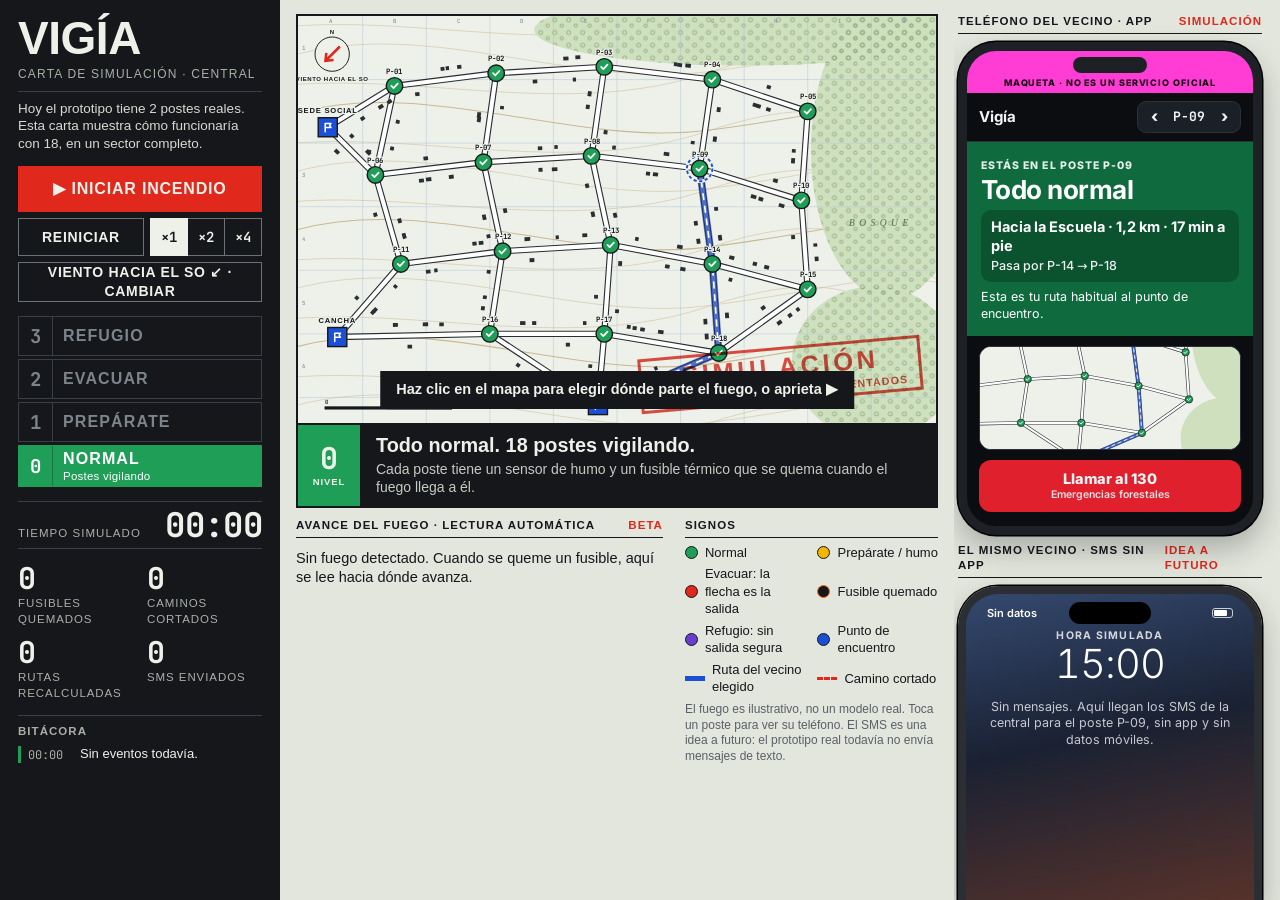
==== commit 256b4ee0: "Demo: SMS de la central por poste" ====
--- a/demo/index.html
+++ b/demo/index.html
@@ -156,8 +156,37 @@
 .tel.ruta-nueva { animation: vibra .5s; }
 @keyframes vibra { 0%, 100% { transform: none; } 20% { transform: translateX(-4px); } 40% { transform: translateX(4px); } 60% { transform: translateX(-3px); } 80% { transform: translateX(3px); } }
 
+/* ---------- Segundo teléfono: pantalla de bloqueo que recibe los SMS de la central ---------- */
+.vecino { padding-bottom: 0; overflow: hidden; }
+.tel { flex: 1.55 1 0; }
+.tel-mapa { flex: 1 1 auto; min-height: 104px; max-height: 190px; aspect-ratio: auto; }
+.tel-mapa > canvas { object-fit: cover; }
+@media (max-height: 1000px) { .pasos { display: none; } }
+.ios { flex: 1 1 0; min-height: 236px; position: relative; border: 8px solid #2b2e33; border-bottom: 0; border-radius: 40px 40px 0 0; box-shadow: 0 0 0 1.5px #000, 0 14px 30px rgba(21,23,26,.28);
+  background: linear-gradient(168deg, #34496f 0%, #1a2132 46%, #56322b 100%); color: #fff; font-family: var(--app); overflow: hidden; padding: 0 9px; }
+.ios::before { content: ""; position: absolute; top: 8px; left: 50%; width: 82px; height: 22px; margin-left: -41px; background: #000; border-radius: 13px; }
+.ios-estado { display: flex; justify-content: space-between; align-items: center; font-size: 11px; font-weight: 600; padding: 12px 12px 0; }
+.ios-estado i { display: inline-block; width: 21px; height: 10px; border: 1.3px solid rgba(255,255,255,.75); border-radius: 3px; position: relative; }
+.ios-estado i::after { content: ""; position: absolute; inset: 1.3px; right: 5px; background: #fff; border-radius: 1px; }
+.ios-fecha { text-align: center; font-size: 10.5px; font-weight: 700; letter-spacing: .12em; opacity: .8; margin-top: 9px; }
+.ios-hora { text-align: center; font-size: 40px; font-weight: 300; line-height: 1; letter-spacing: -.02em; font-variant-numeric: tabular-nums; margin-bottom: 9px; }
+.notis { display: grid; gap: 6px; }
+.noti { display: grid; grid-template-columns: 28px 1fr; gap: 9px; background: rgba(238,240,248,.2); backdrop-filter: blur(14px); -webkit-backdrop-filter: blur(14px); border-radius: 17px; padding: 8px 11px 9px 9px; }
+.noti-ico { width: 28px; height: 28px; border-radius: 7px; background: #34c759; display: flex; align-items: center; justify-content: center; margin-top: 2px; }
+.noti-cab { display: flex; justify-content: space-between; align-items: baseline; font-size: 12.5px; }
+.noti-cab b { font-weight: 700; }
+.noti-cab time { font-size: 11px; opacity: .72; }
+.noti p { font-size: 13px; line-height: 1.27; margin-top: 1px; }
+.noti small { display: block; font-size: 10px; opacity: .6; margin-top: 3px; }
+.noti.nueva { animation: llega .5s cubic-bezier(.2, .9, .3, 1.25); }
+@keyframes llega { from { transform: translateY(-28px) scale(.93); opacity: 0; } }
+.notis-vacio { font-size: 12.5px; line-height: 1.35; text-align: center; opacity: .75; padding: 6px 14px; }
+.ios.vibra { animation: vibra .5s; }
+
 @media (max-width: 1100px) {
   body { display: block; overflow: auto; }
+  .vecino { overflow: visible; padding-bottom: 16px; }
+  .ios { flex: none; height: 400px; width: 100%; max-width: 360px; margin: 0 auto; }
   .consola { padding: 16px; } .bitacora ul { max-height: 180px; }
   .marco { width: 100%; } .margen { grid-template-columns: 1fr; gap: 12px; }
   .vecino { padding: 14px 16px; } .tel { max-width: 360px; width: 100%; margin: 0 auto; min-height: 640px; }
@@ -200,21 +229,28 @@
         <span><i style="background:var(--morado)"></i>Refugio: sin salida segura</span><span><i style="background:var(--azul)"></i>Punto de encuentro</span>
         <span><i class="s-ruta"></i>Ruta del vecino elegido</span><span><i class="s-corte"></i>Camino cortado</span>
       </div>
-      <p class="nota">El fuego es ilustrativo, no un modelo real. Toca un poste para ver su teléfono.</p>
+      <p class="nota">El fuego es ilustrativo, no un modelo real. Toca un poste para ver su teléfono. El SMS es una idea a futuro: el prototipo real todavía no envía mensajes de texto.</p>
     </div>
   </div>
 </main>
 
 <aside class="vecino" aria-label="Teléfono del vecino">
-  <p class="cond">Teléfono del vecino <i>simulación</i></p>
+  <p class="cond">Teléfono del vecino · app <i>simulación</i></p>
   <div class="tel" id="tel">
     <div class="tel-banda">MAQUETA · NO ES UN SERVICIO OFICIAL</div>
     <div class="tel-barra"><b>Vigía</b><div class="quien"><button type="button" id="ant" aria-label="Poste anterior">‹</button><span id="quien"></span><button type="button" id="sig" aria-label="Poste siguiente">›</button></div></div>
     <div class="aviso-ruta" role="status">Ruta actualizada<span id="aviso-det">El camino anterior se cortó.</span></div>
     <div id="heroe" class="heroe" data-e="normal"></div>
-    <div class="tel-mapa"><canvas id="mini-fondo" width="560" height="356"></canvas><canvas id="mini-fuego" width="560" height="356"></canvas><svg id="mini" viewBox="0 0 280 178"></svg></div>
+    <div class="tel-mapa"><canvas id="mini-fondo" width="560" height="356"></canvas><canvas id="mini-fuego" width="560" height="356"></canvas><svg id="mini" viewBox="0 0 280 178" preserveAspectRatio="xMidYMid slice"></svg></div>
     <ol class="pasos" id="pasos"></ol>
     <div class="tel-pie"><div>Llamar al 130<span>Emergencias forestales</span></div></div>
+  </div>
+  <p class="cond">El mismo vecino · SMS sin app <i>idea a futuro</i></p>
+  <div class="ios" id="ios" aria-label="Teléfono bloqueado que recibe los SMS de la central">
+    <div class="ios-estado"><span>Sin datos</span><i></i></div>
+    <p class="ios-fecha">HORA SIMULADA</p>
+    <p class="ios-hora" id="ios-hora">15:00</p>
+    <div class="notis" id="notis" aria-live="polite"></div>
   </div>
 </aside>
 
@@ -257,7 +293,7 @@
 /* ============ Estado ============ */
 var nodos, postes, seguros, aristas, combustible = new Float32Array(GX * GY);
 var cel, edad, ardiendo, t, nivel, eventos, narr, rnd, viento = VIENTOS[5], tEvacuar, tAviso;
-var rutas = {}, cuenta = { rutas: 0 }, sel = "P-09", corriendo = false, iniciado = false, terminado = false, vel = 1, sucio = true, focos = [];
+var rutas = {}, cuenta = { rutas: 0, sms: 0 }, iosClave = "", sel = "P-09", corriendo = false, iniciado = false, terminado = false, vel = 1, sucio = true, focos = [];
 
 (function () {
   var r = semilla(11);
@@ -266,7 +302,7 @@
 
 function reiniciar() {
   nodos = {}; postes = []; seguros = []; aristas = [];
-  POSTES.forEach(function (a) { var p = { id: "P-" + (a[0] < 10 ? "0" : "") + a[0], x: a[1], y: a[2], tipo: "poste", humo: false, fuego: false, tHumo: 0, tFuego: 0, dist: 9999, cambio: 0 }; nodos[p.id] = p; postes.push(p); });
+  POSTES.forEach(function (a) { var p = { id: "P-" + (a[0] < 10 ? "0" : "") + a[0], x: a[1], y: a[2], tipo: "poste", humo: false, fuego: false, tHumo: 0, tFuego: 0, dist: 9999, cambio: 0, sms: [] }; nodos[p.id] = p; postes.push(p); });
   SEGUROS.forEach(function (s) { var n = { id: s.id, nombre: s.nombre, x: s.x, y: s.y, tipo: "seguro", malo: false }; nodos[n.id] = n; seguros.push(n); });
   ARISTAS.forEach(function (e) {
     var a = nodos[e[0]], b = nodos[e[1]], len = Math.hypot(a.x - b.x, a.y - b.y), n = Math.max(2, Math.round(len / 8)), ms = [];
@@ -274,7 +310,7 @@
     aristas.push({ a: a, b: b, len: len, muestras: ms, cortada: false });
   });
   cel = new Uint8Array(GX * GY); edad = new Uint8Array(GX * GY); ardiendo = []; focos = [];
-  t = 0; nivel = 0; eventos = []; rnd = semilla(7); tEvacuar = 0; tAviso = 0; cuenta = { rutas: 0 };
+  t = 0; nivel = 0; eventos = []; rnd = semilla(7); tEvacuar = 0; tAviso = 0; cuenta = { rutas: 0, sms: 0 }; iosClave = "";
   corriendo = false; iniciado = false; terminado = false;
   narr = { titulo: "Todo normal. 18 postes vigilando.", detalle: "Cada poste tiene un sensor de humo y un fusible térmico que se quema cuando el fuego llega a él." };
   rutas = calcular(); postes.forEach(function (p) { p.ruta = rutaDe(p); p.clave = p.ruta ? p.ruta.ids.join(">") : ""; });
@@ -373,10 +409,10 @@
 
   // Niveles: un indicio = PREPÁRATE; segundo indicio o fusible = EVACUAR
   var indicios = postes.filter(function (p) { return p.humo; }).length, hayFuego = postes.some(function (p) { return p.fuego; });
-  var subioA2 = false;
+  var subioA2 = false, subioA1 = false;
   nHumo.forEach(function (p) { ev("#f4b400", "Humo detectado en " + p.id); });
   if (nivel === 0 && indicios >= 1) {
-    nivel = 1; tAviso = t; var p0 = nHumo[0] || nFuego[0];
+    nivel = 1; subioA1 = true; tAviso = t; var p0 = nHumo[0] || nFuego[0];
     narr = { titulo: "El poste " + p0.id + " detectó humo.", detalle: "Primer indicio: todo el sector pasa a PREPÁRATE. Todavía no se evacúa." };
     ev("#f4b400", "Sector en PREPÁRATE");
   }
@@ -410,7 +446,7 @@
       var nombres = cambiadas.map(function (p) { return p.id; });
       ev("#5b8cff", (cambiadas.length === 1 ? "Ruta recalculada para " : cambiadas.length + " rutas recalculadas: ") + lista(nombres.slice(0, 4)) + (nombres.length > 4 ? " y " + (nombres.length - 4) + " más" : ""));
       if (!nFuego.length && !malos.length) narr = { titulo: cambiadas.length === 1 ? "La ruta de " + nombres[0] + " cambió sola." : cambiadas.length + " rutas cambiaron solas.",
-        detalle: "El fuego cortó un camino. Los postes afectados ya muestran la nueva salida: " + lista(nombres.slice(0, 4)) + (nombres.length > 4 ? " y otros" : "") + "." };
+        detalle: "El fuego cortó un camino. La central les manda un SMS y los postes ya muestran la nueva salida: " + lista(nombres.slice(0, 4)) + (nombres.length > 4 ? " y otros" : "") + "." };
       if (nombres.indexOf(sel) >= 0) avisarTelefono(nodos[sel]);
     }
     sinSalida.forEach(function (p) {
@@ -419,6 +455,19 @@
     });
     sucio = true;
   }
+  // SMS de la central: un mensaje por poste cada vez que cambia lo que ese poste debe hacer
+  var lote = { fuego: 0, preparate: 0, evacuar: 0, refugio: 0, cambio: 0 };
+  nFuego.forEach(function (p) { enviarSms(p, "fuego"); lote.fuego++; });
+  if (subioA2) postes.forEach(function (p) { if (!p.fuego) { var tp = p.ruta ? "evacuar" : "refugio"; enviarSms(p, tp); lote[tp]++; } });
+  else if (subioA1) postes.forEach(function (p) { if (!p.fuego) { enviarSms(p, "preparate", p0.id); lote.preparate++; } });
+  (cambiadas || []).forEach(function (p) { enviarSms(p, "cambio"); lote.cambio++; });
+  (sinSalida || []).forEach(function (p) { enviarSms(p, "refugio"); lote.refugio++; });
+  if (lote.preparate) ev("#34c759", "SMS a " + nPostes(lote.preparate) + ": prepárate");
+  if (lote.evacuar) ev("#34c759", "SMS a " + nPostes(lote.evacuar) + ": evacuar, con la vía de cada uno");
+  if (lote.cambio) ev("#34c759", "SMS a " + nPostes(lote.cambio) + ": cambio de vía");
+  if (lote.refugio) ev("#34c759", "SMS a " + nPostes(lote.refugio) + ": refugiarse");
+  if (lote.fuego + lote.preparate + lote.evacuar + lote.cambio + lote.refugio) sucio = true;
+
   // Si el poste del teléfono se quemó, pasar al vecino más cercano que sigue en pie
   var ps = nodos[sel];
   if (ps.fuego && t - ps.tFuego === 18) {
@@ -432,6 +481,43 @@
     ev("#1e9e57", "Fin de la simulación"); sucio = true;
   }
   if (t % 4 === 0) sucio = true;
+}
+
+/* ============ SMS (idea a futuro): texto corto, sin tildes, para que quepa en 160 caracteres ============ */
+function sinTildes(x) { return x.replace(/[áéíóúÁÉÍÓÚ]/g, function (c) { return "aeiouAEIOU".charAt("áéíóúÁÉÍÓÚ".indexOf(c)); }); }
+function nPostes(n) { return n + (n === 1 ? " poste" : " postes"); }
+function viaSms(p, corto) {
+  var inter = p.ruta.ids.slice(1, -1);
+  var por = !inter.length ? "directo" : "por " + (inter.length > 3 ? inter.slice(0, 2).join(", ") + " y " + (inter.length - 2) + " postes mas" : lista(inter));
+  return "hacia la " + p.ruta.destino.nombre + " " + por + " (" + fDist(p.ruta.largo) + (corto ? "" : ", " + fMin(p.ruta.largo)) + ")";
+}
+function enviarSms(p, tipo, origen, corto) {
+  var x;
+  if (tipo === "preparate") x = "VIGIA: PREPARATE. Humo detectado en " + origen + ". Poste " + p.id + ": alista tu mochila. Aun no se evacua." + (p.ruta ? " Tu via: " + viaSms(p, corto) + "." : "");
+  else if (tipo === "evacuar") x = "VIGIA: EVACUA AHORA. Poste " + p.id + ": sal " + viaSms(p, corto) + ". No vuelvas por tus cosas. Emergencias: 130.";
+  else if (tipo === "cambio") x = "VIGIA: CAMBIO DE VIA. El fuego corto tu camino. Poste " + p.id + ": ahora sal " + viaSms(p, corto) + ".";
+  else if (tipo === "refugio") x = "VIGIA: REFUGIATE. Poste " + p.id + ": el fuego corto todas tus salidas. No salgas a los caminos. Llama al 130.";
+  else x = "VIGIA: el fuego llego al poste " + p.id + ". Si sigues cerca, alejate ya y llama al 130.";
+  if (x.length > 160 && !corto) return enviarSms(p, tipo, origen, true);   // un SMS no pasa de 160 caracteres
+  p.sms.push({ t: t, real: performance.now(), tipo: tipo, texto: sinTildes(x).slice(0, 160) });
+  cuenta.sms++; cuenta.smsSubio = performance.now();
+}
+var ICO_SMS = '<svg viewBox="0 0 24 24" width="18" height="18" aria-hidden="true"><path d="M12 4.500c-4.700 0-8.500 3-8.500 6.800 0 2.100 1.200 4 3.100 5.200l-.9 3 3.500-1.700c.9.200 1.800.3 2.800.3 4.700 0 8.500-3 8.500-6.800s-3.800-6.800-8.500-6.800z" fill="#fff"/></svg>';
+var tVibra = 0;
+function pintarIos() {
+  var p = nodos[sel], m = Math.floor(t * SEG_PASO / 60), mm = m % 60, ahora = performance.now();
+  $("ios-hora").textContent = (15 + Math.floor(m / 60)) + ":" + (mm < 10 ? "0" : "") + mm;
+  var clave = sel + "|" + p.sms.length;
+  if (clave !== iosClave) {
+    iosClave = clave;
+    var fresco = p.sms.length && ahora - p.sms[p.sms.length - 1].real < 900;
+    $("notis").innerHTML = p.sms.length ? p.sms.slice().reverse().slice(0, 5).map(function (x, i) {
+      return '<div class="noti' + (i === 0 && fresco ? " nueva" : "") + '"><span class="noti-ico">' + ICO_SMS + '</span><div><div class="noti-cab"><b>VIGÍA · Central</b><time data-t="' + x.t + '"></time></div><p>' + esc(x.texto) +
+        "</p><small>SMS al poste " + p.id + " · " + x.texto.length + " de 160 caracteres</small></div></div>";
+    }).join("") : '<p class="notis-vacio">Sin mensajes. Aquí llegan los SMS de la central para el poste ' + p.id + ", sin app y sin datos móviles.</p>";
+    if (fresco) { $("ios").classList.remove("vibra"); void $("ios").offsetWidth; $("ios").classList.add("vibra"); clearTimeout(tVibra); tVibra = setTimeout(function () { $("ios").classList.remove("vibra"); }, 600); }
+  }
+  [].forEach.call($("notis").querySelectorAll("time"), function (el) { var d = t - +el.getAttribute("data-t"); el.textContent = d < 4 ? "ahora" : "hace " + minutos(d) + " min"; });
 }
 
 var temporizador = 0;
@@ -570,14 +656,14 @@
   $("narra").innerHTML = "<p>" + esc(narr.titulo) + "</p><p>" + esc(narr.detalle) + "</p>";
   var sube = cuenta.subio && performance.now() - cuenta.subio < 800;
   $("cuentas").innerHTML = [
-    [postes.filter(function (p) { return p.humo && !p.fuego; }).length, "postes con humo"], [q.length, "fusibles quemados"],
-    [aristas.filter(function (e) { return e.cortada; }).length, "caminos cortados"], [cuenta.rutas, "rutas recalculadas", sube]
+    [q.length, "fusibles quemados"], [aristas.filter(function (e) { return e.cortada; }).length, "caminos cortados"],
+    [cuenta.rutas, "rutas recalculadas", sube], [cuenta.sms, "SMS enviados", cuenta.smsSubio && performance.now() - cuenta.smsSubio < 800]
   ].map(function (c) { return "<div" + (c[2] ? ' class="sube"' : "") + "><dd>" + c[0] + "</dd><dt>" + c[1] + "</dt></div>"; }).join("");
   $("linea").innerHTML = eventos.length ? eventos.map(function (e) { return '<li style="--c:' + e.c + '"><time>' + reloj(e.t) + "</time><span>" + esc(e.texto) + "</span></li>"; }).join("")
     : '<li style="--c:#1e9e57"><time>00:00</time><span>Sin eventos todavía.</span></li>';
   $("quemados").innerHTML = q.map(function (p, i) { return "<li>" + (i + 1) + "º " + p.id + " <small>" + reloj(p.tFuego) + "</small></li>"; }).join("");
   $("lectura").innerHTML = lectura(q);
-  pintarTelefono();
+  pintarTelefono(); pintarIos();
 }
 function lectura(q) {
   if (!q.length) return nivel ? "Hay humo, pero ningún fusible quemado: todavía no se sabe dónde está el fuego." : "Sin fuego detectado. Cuando se queme un fusible, aquí se lee hacia dónde avanza.";
@@ -668,7 +754,8 @@
 reiniciar();
 $("fondo").innerHTML = fondoSvg();
 window.__demo = { avanzar: function (n) { if (!iniciado) iniciar(); for (var i = 0; i < n && !terminado; i++) paso(); sucio = true; },
-  estado: function () { return { t: t, nivel: nivel, ardiendo: ardiendo.length, quemados: postes.filter(function (p) { return p.fuego; }).length, rutas: cuenta.rutas, sel: sel, terminado: terminado }; } };
+  sms: function (id) { return nodos[id || sel].sms.map(function (x) { return reloj(x.t) + " [" + x.texto.length + "] " + x.texto; }); },
+  estado: function () { return { sms: cuenta.sms, t: t, nivel: nivel, ardiendo: ardiendo.length, quemados: postes.filter(function (p) { return p.fuego; }).length, rutas: cuenta.rutas, sel: sel, terminado: terminado }; } };
 requestAnimationFrame(cuadro);
 })();
 </script>
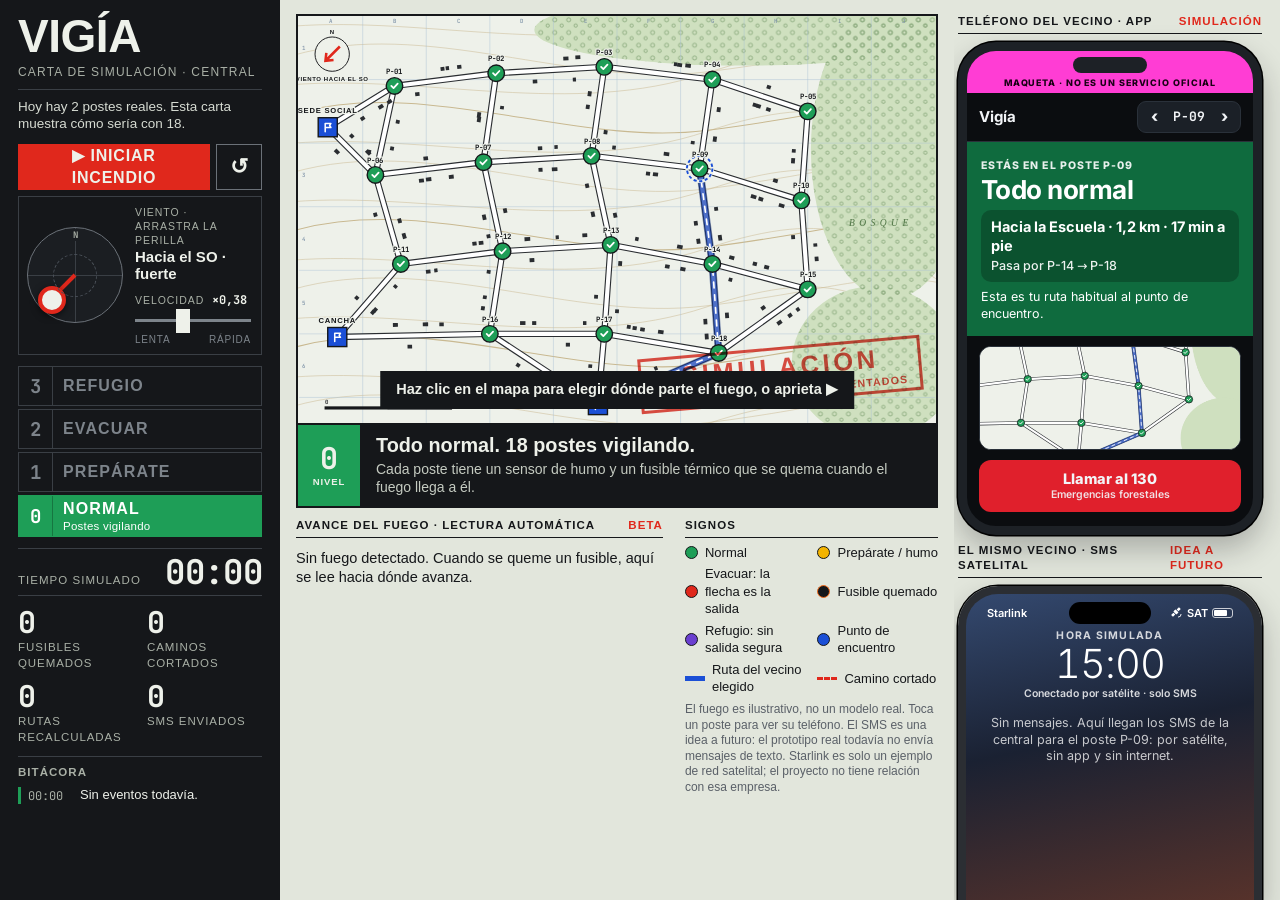
==== commit 54f43427: "Demo: palanca de viento, barra de velocidad y SMS satelital" ====
--- a/demo/index.html
+++ b/demo/index.html
@@ -25,7 +25,7 @@
 .cond { font-stretch: 78%; letter-spacing: .09em; text-transform: uppercase; }
 
 /* ---------- Consola de la Central (margen de tinta) ---------- */
-.consola { background: var(--tinta); color: var(--papel); display: flex; flex-direction: column; min-height: 0; padding: 18px 18px 14px; gap: 14px; }
+.consola { background: var(--tinta); color: var(--papel); display: flex; flex-direction: column; min-height: 0; padding: 16px 18px 12px; gap: 11px; }
 .cart b { display: block; font-size: 46px; font-weight: 700; line-height: .9; letter-spacing: -.01em; font-stretch: 80%; }
 .cart span { display: block; margin-top: 7px; font-size: 12px; color: #a9b0a6; font-stretch: 78%; letter-spacing: .1em; text-transform: uppercase; }
 .cart em { display: block; font-style: normal; margin-top: 8px; font-size: 13.5px; line-height: 1.3; color: #d6dbd2; border-top: 1px solid #3a3f45; padding-top: 8px; }
@@ -35,10 +35,32 @@
 .mandos button:hover { border-color: var(--papel); }
 .mandos .ppal { background: var(--rojo); border-color: var(--rojo); min-height: 46px; font-size: 16px; }
 .mandos .fila { display: grid; grid-template-columns: 1fr auto; gap: 6px; }
+.mandos .cuadrado { width: 46px; min-height: 46px; padding: 0; font-size: 22px; letter-spacing: 0; }
 .seg { display: flex; }
 .seg button { border-left-width: 0; padding: 0 10px; font-family: var(--dato); letter-spacing: 0; }
 .seg button:first-child { border-left-width: 1.5px; }
 .seg button.on { background: var(--papel); color: var(--tinta); border-color: var(--papel); }
+
+.panel-viento { display: grid; grid-template-columns: 96px minmax(0, 1fr); gap: 12px; align-items: center; border: 1.5px solid #3a3f45; padding: 8px 10px 8px 8px; }
+.joy { position: relative; width: 96px; height: 96px; border-radius: 50%; border: 1.5px solid #6b7178; cursor: grab; touch-action: none; user-select: none;
+  background: linear-gradient(#3a3f45, #3a3f45) center / 1px 100% no-repeat, linear-gradient(#3a3f45, #3a3f45) center / 100% 1px no-repeat, #1b1e22; }
+.joy:active { cursor: grabbing; }
+.joy:focus-visible { outline: 3px solid #7fa6ff; outline-offset: 3px; }
+.joy::after { content: ""; position: absolute; inset: 27%; border: 1px dashed #4a5058; border-radius: 50%; pointer-events: none; }
+.joy-n { position: absolute; top: 1px; left: 50%; transform: translateX(-50%); font: 700 9px var(--dato); color: #a9b0a6; background: #1b1e22; padding: 0 2px; pointer-events: none; }
+.joy-linea { position: absolute; left: 50%; top: 50%; height: 4px; margin-top: -2px; background: var(--rojo); transform-origin: 0 50%; pointer-events: none; }
+.joy-perilla { position: absolute; width: 28px; height: 28px; margin: -14px 0 0 -14px; border-radius: 50%; background: var(--papel); border: 4px solid var(--rojo); box-shadow: 0 2px 7px rgba(0,0,0,.55); pointer-events: none; }
+.ajustes .cond { display: block; font-size: 10.5px; color: #a9b0a6; }
+.ajustes .cond b { font: 700 12px var(--dato); color: var(--papel); letter-spacing: 0; margin-left: 4px; }
+.ajustes .valor { font-size: 15px; font-weight: 700; line-height: 1.15; margin: 1px 0 9px; min-height: 1.15em; }
+#vel { -webkit-appearance: none; appearance: none; display: block; width: 100%; height: 24px; margin: 1px 0 0; background: transparent; cursor: ew-resize; border-radius: 0; }
+#vel::-webkit-slider-runnable-track { height: 3px; background: #7d848b; }
+#vel::-webkit-slider-thumb { -webkit-appearance: none; width: 14px; height: 24px; margin-top: -10.5px; background: var(--papel); border: 0; border-radius: 0; }
+#vel::-moz-range-track { height: 3px; background: #7d848b; }
+#vel::-moz-range-thumb { width: 14px; height: 24px; background: var(--papel); border: 0; border-radius: 0; }
+#vel:focus-visible { outline: 3px solid #7fa6ff; outline-offset: 2px; }
+.extremos { display: flex; justify-content: space-between; font-size: 10px; color: #7d848b; font-stretch: 80%; letter-spacing: .08em; text-transform: uppercase; }
+@media (max-height: 760px) { .cart em { display: none; } }
 
 .mastil { list-style: none; padding: 0; display: grid; gap: 3px; }
 .mastil li { display: grid; grid-template-columns: 34px 1fr; align-items: center; border: 1.5px solid #3a3f45; color: #7d848b; min-height: 40px; transition: background .3s, color .3s; }
@@ -169,7 +191,9 @@
 .ios-estado i { display: inline-block; width: 21px; height: 10px; border: 1.3px solid rgba(255,255,255,.75); border-radius: 3px; position: relative; }
 .ios-estado i::after { content: ""; position: absolute; inset: 1.3px; right: 5px; background: #fff; border-radius: 1px; }
 .ios-fecha { text-align: center; font-size: 10.5px; font-weight: 700; letter-spacing: .12em; opacity: .8; margin-top: 9px; }
-.ios-hora { text-align: center; font-size: 40px; font-weight: 300; line-height: 1; letter-spacing: -.02em; font-variant-numeric: tabular-nums; margin-bottom: 9px; }
+.ios-hora { text-align: center; font-size: 40px; font-weight: 300; line-height: 1; letter-spacing: -.02em; font-variant-numeric: tabular-nums; margin-bottom: 3px; }
+.ios-sat { text-align: center; font-size: 10.5px; font-weight: 600; opacity: .82; margin-bottom: 8px; }
+.ios-der { display: inline-flex; align-items: center; gap: 4px; }
 .notis { display: grid; gap: 6px; }
 .noti { display: grid; grid-template-columns: 28px 1fr; gap: 9px; background: rgba(238,240,248,.2); backdrop-filter: blur(14px); -webkit-backdrop-filter: blur(14px); border-radius: 17px; padding: 8px 11px 9px 9px; }
 .noti-ico { width: 28px; height: 28px; border-radius: 7px; background: #34c759; display: flex; align-items: center; justify-content: center; margin-top: 2px; }
@@ -197,11 +221,19 @@
 </head>
 <body>
 <aside class="consola" aria-label="Central">
-  <div class="cart"><b>VIGÍA</b><span>Carta de simulación · Central</span><em>Hoy el prototipo tiene 2 postes reales. Esta carta muestra cómo funcionaría con 18, en un sector completo.</em></div>
+  <div class="cart"><b>VIGÍA</b><span>Carta de simulación · Central</span><em>Hoy hay 2 postes reales. Esta carta muestra cómo sería con 18.</em></div>
   <div class="mandos">
-    <button id="btn-play" class="ppal" type="button">▶ Iniciar incendio</button>
-    <div class="fila"><button id="btn-reset" type="button">Reiniciar</button><div class="seg" id="vel"><button type="button" data-v="1" class="on">×1</button><button type="button" data-v="2">×2</button><button type="button" data-v="4">×4</button></div></div>
-    <button id="btn-viento" type="button"></button>
+    <div class="fila"><button id="btn-play" class="ppal" type="button">▶ Iniciar incendio</button><button id="btn-reset" class="cuadrado" type="button" title="Reiniciar (tecla R)" aria-label="Reiniciar">↺</button></div>
+    <div class="panel-viento">
+      <div class="joy" id="joy" role="slider" tabindex="0" aria-label="Viento: arrastra la perilla para cambiar la dirección y la fuerza"><span class="joy-n">N</span><i class="joy-linea" id="joy-linea"></i><b class="joy-perilla" id="joy-perilla"></b></div>
+      <div class="ajustes">
+        <p class="cond">Viento · arrastra la perilla</p>
+        <p class="valor" id="viento-txt"></p>
+        <label class="cond" for="vel">Velocidad <b id="vel-txt"></b></label>
+        <input type="range" id="vel" min="0" max="100" step="1" value="40" aria-label="Velocidad de la simulación">
+        <p class="extremos"><span>lenta</span><span>rápida</span></p>
+      </div>
+    </div>
   </div>
   <ol class="mastil" id="mastil" aria-label="Nivel del sector"></ol>
   <div class="reloj"><span class="cond">Tiempo simulado</span><b id="reloj">00:00</b></div>
@@ -229,7 +261,7 @@
         <span><i style="background:var(--morado)"></i>Refugio: sin salida segura</span><span><i style="background:var(--azul)"></i>Punto de encuentro</span>
         <span><i class="s-ruta"></i>Ruta del vecino elegido</span><span><i class="s-corte"></i>Camino cortado</span>
       </div>
-      <p class="nota">El fuego es ilustrativo, no un modelo real. Toca un poste para ver su teléfono. El SMS es una idea a futuro: el prototipo real todavía no envía mensajes de texto.</p>
+      <p class="nota">El fuego es ilustrativo, no un modelo real. Toca un poste para ver su teléfono. El SMS es una idea a futuro: el prototipo real todavía no envía mensajes de texto. Starlink es solo un ejemplo de red satelital; el proyecto no tiene relación con esa empresa.</p>
     </div>
   </div>
 </main>
@@ -245,11 +277,12 @@
     <ol class="pasos" id="pasos"></ol>
     <div class="tel-pie"><div>Llamar al 130<span>Emergencias forestales</span></div></div>
   </div>
-  <p class="cond">El mismo vecino · SMS sin app <i>idea a futuro</i></p>
+  <p class="cond">El mismo vecino · SMS satelital <i>idea a futuro</i></p>
   <div class="ios" id="ios" aria-label="Teléfono bloqueado que recibe los SMS de la central">
-    <div class="ios-estado"><span>Sin datos</span><i></i></div>
+    <div class="ios-estado"><span>Starlink</span><span class="ios-der"><svg viewBox="0 0 24 24" width="13" height="13" aria-hidden="true"><g transform="rotate(-45 11 11)" fill="#fff"><rect x="8.200" y="7" width="5.600" height="8" rx="1"/><rect x=".8" y="8.600" width="6" height="4.800"/><rect x="15.200" y="8.600" width="6" height="4.800"/></g><path d="M15.500 20.500a5 5 0 0 0 5-5" fill="none" stroke="#fff" stroke-width="1.700" stroke-linecap="round"/></svg>SAT<i></i></span></div>
     <p class="ios-fecha">HORA SIMULADA</p>
     <p class="ios-hora" id="ios-hora">15:00</p>
+    <p class="ios-sat">Conectado por satélite · solo SMS</p>
     <div class="notis" id="notis" aria-live="polite"></div>
   </div>
 </aside>
@@ -263,7 +296,7 @@
 var SEG_PASO = 15;       // segundos simulados por paso
 var MS_PASO = 230;       // milisegundos reales por paso a velocidad ×1
 var CAMINA = 75;         // metros por minuto a pie
-var BASE = 0.00095, K_VIENTO = 6.1, DURA = 10, R_HUMO = 115;
+var P_VIENTO = 0.424, P_CALMA = 0.05, K_VIENTO = 6.1, DURA = 10, R_HUMO = 115;   // con viento fuerte el fuego corre en una lengua; en calma avanza lento hacia todos lados
 var TINTA = "#15171a", PAPEL = "#eef1ea", ROJO = "#e0281c", AZUL = "#1b4fd6";
 
 var POSTES = [[1,150,110],[2,310,90],[3,480,80],[4,650,100],[5,800,150],[6,120,250],[7,290,230],[8,460,220],[9,630,240],[10,790,290],
@@ -292,7 +325,7 @@
 
 /* ============ Estado ============ */
 var nodos, postes, seguros, aristas, combustible = new Float32Array(GX * GY);
-var cel, edad, ardiendo, t, nivel, eventos, narr, rnd, viento = VIENTOS[5], tEvacuar, tAviso;
+var cel, edad, ardiendo, t, nivel, eventos, narr, rnd, viento = { dx: -0.7071, dy: 0.7071, f: 1, n: "SO" }, tEvacuar, tAviso;
 var rutas = {}, cuenta = { rutas: 0, sms: 0 }, iosClave = "", sel = "P-09", corriendo = false, iniciado = false, terminado = false, vel = 1, sucio = true, focos = [];
 
 (function () {
@@ -364,7 +397,7 @@
 
 function paso() {
   t++;
-  var sigue = [], nuevos = [], i, k;
+  var sigue = [], nuevos = [], i, k, pBase = P_CALMA + (P_VIENTO - P_CALMA) * viento.f, kV = K_VIENTO * viento.f;
   for (k = 0; k < ardiendo.length; k++) {
     i = ardiendo[k]; var x = i % GX, y = (i / GX) | 0;
     for (var dy = -1; dy <= 1; dy++) for (var dx = -1; dx <= 1; dx++) {
@@ -372,7 +405,7 @@
       var nx = x + dx, ny = y + dy; if (nx < 0 || ny < 0 || nx >= GX || ny >= GY) continue;
       var j = ny * GX + nx; if (cel[j] !== 0) continue;
       var diag = dx && dy, cos = (dx * viento.dx + dy * viento.dy) * (diag ? 0.7071 : 1);
-      if (rnd() < BASE * combustible[j] * Math.exp(K_VIENTO * cos) * (diag ? 0.75 : 1)) { cel[j] = 1; edad[j] = 0; nuevos.push(j); }
+      if (rnd() < pBase * combustible[j] * Math.exp(kV * (cos - 1)) * (diag ? 0.75 : 1)) { cel[j] = 1; edad[j] = 0; nuevos.push(j); }
     }
     if (++edad[i] >= DURA) cel[i] = 2; else sigue.push(i);
   }
@@ -387,7 +420,7 @@
     for (var q = 0; q < ardiendo.length; q++) {
       var c = ardiendo[q], fx = (c % GX) * C + 8, fy = ((c / GX) | 0) * C + 8, vx = p.x - fx, vy = p.y - fy, d = Math.hypot(vx, vy);
       if (d < dMin) dMin = d;
-      var e = d * (1 - 0.35 * ((vx * viento.dx + vy * viento.dy) / (d || 1)));   // el humo viaja con el viento
+      var e = d * (1 - 0.35 * viento.f * ((vx * viento.dx + vy * viento.dy) / (d || 1)));   // el humo viaja con el viento
       if (e < dEf) dEf = e;
     }
     p.dist = dMin;
@@ -514,7 +547,7 @@
     $("notis").innerHTML = p.sms.length ? p.sms.slice().reverse().slice(0, 5).map(function (x, i) {
       return '<div class="noti' + (i === 0 && fresco ? " nueva" : "") + '"><span class="noti-ico">' + ICO_SMS + '</span><div><div class="noti-cab"><b>VIGÍA · Central</b><time data-t="' + x.t + '"></time></div><p>' + esc(x.texto) +
         "</p><small>SMS al poste " + p.id + " · " + x.texto.length + " de 160 caracteres</small></div></div>";
-    }).join("") : '<p class="notis-vacio">Sin mensajes. Aquí llegan los SMS de la central para el poste ' + p.id + ", sin app y sin datos móviles.</p>";
+    }).join("") : '<p class="notis-vacio">Sin mensajes. Aquí llegan los SMS de la central para el poste ' + p.id + ": por satélite, sin app y sin internet.</p>";
     if (fresco) { $("ios").classList.remove("vibra"); void $("ios").offsetWidth; $("ios").classList.add("vibra"); clearTimeout(tVibra); tVibra = setTimeout(function () { $("ios").classList.remove("vibra"); }, 600); }
   }
   [].forEach.call($("notis").querySelectorAll("time"), function (el) { var d = t - +el.getAttribute("data-t"); el.textContent = d < 4 ? "ahora" : "hace " + minutos(d) + " min"; });
@@ -615,8 +648,8 @@
   if (!mini) {
     focos.forEach(function (f) { h += '<g transform="translate(' + f[0] + "," + f[1] + ')"><path d="M-7,-7l14,14M7,-7l-14,14" stroke="' + TINTA + '" stroke-width="2"/><text y="-12" text-anchor="middle" class="t-est">INICIO DEL FUEGO</text></g>'; });
     h += '<g transform="translate(52,60)"><circle r="27" fill="' + PAPEL + '" stroke="' + TINTA + '" stroke-width="1.500"/><text y="-31" text-anchor="middle" class="t-est">N</text>' +
-      '<g transform="rotate(' + (Math.atan2(viento.dy, viento.dx) * 180 / Math.PI).toFixed(0) + ')"><path d="M-17,0H13M5,-8l10,8l-10,8" fill="none" stroke="' + ROJO + '" stroke-width="4"/></g>' +
-      '<text y="43" text-anchor="middle" class="t-est">VIENTO HACIA EL ' + viento.n + "</text></g>";
+      (viento.f ? '<g transform="rotate(' + (Math.atan2(viento.dy, viento.dx) * 180 / Math.PI).toFixed(0) + ") scale(" + (0.5 + 0.5 * viento.f).toFixed(2) + ')"><path d="M-17,0H13M5,-8l10,8l-10,8" fill="none" stroke="' + ROJO + '" stroke-width="4"/></g>' : '<circle r="4" fill="' + ROJO + '"/>') +
+      '<text y="43" text-anchor="middle" class="t-est">' + (viento.f ? "VIENTO HACIA EL " + viento.n : "SIN VIENTO") + "</text></g>";
   }
   seguros.forEach(function (s) { h += seguroSvg(s); });
   postes.forEach(function (p) { h += posteSvg(p, mini); });
@@ -631,7 +664,7 @@
   var i, k, c, x, y;
   for (i = 0; i < cel.length; i++) if (cel[i] === 2) { ctx.beginPath(); ctx.arc((i % GX) * C + 8, ((i / GX) | 0) * C + 8, C * 0.82, 0, 6.2832); ctx.fill(); }
   ctx.fillStyle = "rgba(70,70,76,.05)";
-  for (k = 0; k < ardiendo.length; k += 2) { c = ardiendo[k]; x = (c % GX) * C + 8; y = ((c / GX) | 0) * C + 8; ctx.beginPath(); ctx.arc(x + viento.dx * 54, y + viento.dy * 54, 42, 0, 6.2832); ctx.fill(); }
+  for (k = 0; k < ardiendo.length; k += 2) { c = ardiendo[k]; x = (c % GX) * C + 8; y = ((c / GX) | 0) * C + 8; ctx.beginPath(); ctx.arc(x + viento.dx * 54 * viento.f, y + viento.dy * 54 * viento.f, 42, 0, 6.2832); ctx.fill(); }
   ctx.fillStyle = "rgba(214,36,24,.92)";
   for (k = 0; k < ardiendo.length; k++) { c = ardiendo[k]; x = (c % GX) * C + 8; y = ((c / GX) | 0) * C + 8; ctx.beginPath(); ctx.arc(x, y, C * (0.8 + 0.16 * Math.sin(ts / 95 + c)), 0, 6.2832); ctx.fill(); }
   ctx.fillStyle = "rgba(255,150,30,.96)";
@@ -717,13 +750,56 @@
   corriendo = true; $("btn-play").textContent = "❚❚ Pausar"; sucio = true;
 }
 function alternar() { if (corriendo) { corriendo = false; $("btn-play").textContent = "▶ Seguir"; } else iniciar(); }
-function ponerViento(v) { viento = v; $("btn-viento").textContent = "Viento hacia el " + v.n + " " + v.f + " · cambiar"; }
+var NOMBRES_V = ["E", "SE", "S", "SO", "O", "NO", "N", "NE"], vientoAnotado = "";
+function fuerzaTxt(f) { return f === 0 ? "calma" : f < 0.4 ? "suave" : f < 0.75 ? "medio" : "fuerte"; }
+function vientoTxt() { return viento.f ? "hacia el " + viento.n + ", " + fuerzaTxt(viento.f) : "en calma"; }
+/* Dirección (dx, dy) y fuerza (0 a 1). La perilla queda donde se suelta. */
+function fijarViento(dx, dy, fuerza) {
+  var l = Math.hypot(dx, dy) || 1, fz = Math.max(0, Math.min(1, fuerza));
+  if (fz < 0.1) fz = 0;
+  viento = { dx: dx / l, dy: dy / l, f: fz, n: NOMBRES_V[((Math.round(Math.atan2(dy, dx) / (Math.PI / 4)) % 8) + 8) % 8] };
+  var R = 34, px = 48 + viento.dx * fz * R, py = 48 + viento.dy * fz * R;
+  $("joy-perilla").style.left = px + "px"; $("joy-perilla").style.top = py + "px";
+  $("joy-linea").style.width = (fz * R) + "px"; $("joy-linea").style.transform = "rotate(" + Math.atan2(viento.dy, viento.dx) + "rad)";
+  $("viento-txt").textContent = viento.f ? "Hacia el " + viento.n + " · " + fuerzaTxt(viento.f) : "Sin viento";
+  $("joy").setAttribute("aria-valuetext", "Viento " + vientoTxt());
+  sucio = true;
+}
+function anotarViento() {
+  if (vientoTxt() === vientoAnotado) return;
+  vientoAnotado = vientoTxt();
+  if (iniciado && !terminado) ev("#a9b0a6", "El viento cambia: ahora " + vientoAnotado);
+  sucio = true;
+}
+/* Velocidad: la barra va de muy lenta (×0,08) a rápida (×4), en escala logarítmica. */
+function fijarVel(pos) {
+  pos = Math.max(0, Math.min(100, pos));
+  $("vel").value = pos;
+  vel = 0.08 * Math.pow(50, pos / 100);
+  $("vel-txt").textContent = "×" + (vel < 1 ? vel.toFixed(2) : vel.toFixed(1)).replace(".", ",");
+}
 function elegir(id) { sel = id; sucio = true; }
 
 $("btn-play").onclick = alternar;
 $("btn-reset").onclick = reiniciar;
-$("btn-viento").onclick = function () { ponerViento(VIENTOS[(VIENTOS.indexOf(viento) + 1) % 8]); if (iniciado) ev("#a9b0a6", "El viento cambia: ahora hacia el " + viento.n); sucio = true; };
-$("vel").onclick = function (e) { var b = e.target.closest("[data-v]"); if (!b) return; vel = +b.getAttribute("data-v"); [].forEach.call(this.children, function (c) { c.classList.toggle("on", c === b); }); };
+(function () {
+  var joy = $("joy"), arrastrando = false;
+  function mover(e) {
+    var r = joy.getBoundingClientRect(), x = e.clientX - (r.left + r.width / 2), y = e.clientY - (r.top + r.height / 2), d = Math.hypot(x, y);
+    fijarViento(d ? x : viento.dx, d ? y : viento.dy, d / (r.width * 34 / 96));
+  }
+  joy.addEventListener("pointerdown", function (e) { arrastrando = true; try { joy.setPointerCapture(e.pointerId); } catch (x) {} mover(e); e.preventDefault(); });
+  joy.addEventListener("pointermove", function (e) { if (arrastrando) mover(e); });
+  function soltar() { if (arrastrando) { arrastrando = false; anotarViento(); } }
+  joy.addEventListener("pointerup", soltar); joy.addEventListener("pointercancel", soltar);
+  joy.addEventListener("keydown", function (e) {
+    var d = { ArrowLeft: [-1, 0], ArrowRight: [1, 0], ArrowUp: [0, -1], ArrowDown: [0, 1] }[e.key];
+    if (!d) return;
+    var x = viento.dx * viento.f + d[0] * 0.2, y = viento.dy * viento.f + d[1] * 0.2;
+    fijarViento(x || viento.dx, y || viento.dy, Math.hypot(x, y)); anotarViento(); e.preventDefault(); e.stopPropagation();
+  });
+})();
+$("vel").addEventListener("input", function () { fijarVel(+this.value); });
 $("ant").onclick = function () { elegir(postes[(postes.indexOf(nodos[sel]) + 17) % 18].id); };
 $("sig").onclick = function () { elegir(postes[(postes.indexOf(nodos[sel]) + 1) % 18].id); };
 $("mapa").onclick = function (e) {
@@ -735,10 +811,10 @@
   else { encender(x, y); ev("#f26a1b", "Nuevo foco por pavesas (simulado)"); corriendo = true; $("btn-play").textContent = "❚❚ Pausar"; sucio = true; }
 };
 document.addEventListener("keydown", function (e) {
-  if (e.target.tagName === "BUTTON" && e.key === " ") return;
+  if ((e.target.tagName === "BUTTON" || e.target.tagName === "INPUT") && e.key === " ") return;
   if (e.key === " ") { e.preventDefault(); alternar(); }
   else if (e.key === "r" || e.key === "R") reiniciar();
-  else if (e.key === "1" || e.key === "2" || e.key === "3") $("vel").children[+e.key - 1].click();
+  else if (e.key === "1" || e.key === "2" || e.key === "3") fijarVel([15, 65, 100][+e.key - 1]);
 });
 
 var ultimo = 0, acum = 0;
@@ -750,12 +826,13 @@
   requestAnimationFrame(cuadro);
 }
 
-ponerViento(VIENTOS[5]);
+fijarViento(-1, 1, 1); vientoAnotado = vientoTxt(); fijarVel(40);
 reiniciar();
 $("fondo").innerHTML = fondoSvg();
 window.__demo = { avanzar: function (n) { if (!iniciado) iniciar(); for (var i = 0; i < n && !terminado; i++) paso(); sucio = true; },
   sms: function (id) { return nodos[id || sel].sms.map(function (x) { return reloj(x.t) + " [" + x.texto.length + "] " + x.texto; }); },
-  estado: function () { return { sms: cuenta.sms, t: t, nivel: nivel, ardiendo: ardiendo.length, quemados: postes.filter(function (p) { return p.fuego; }).length, rutas: cuenta.rutas, sel: sel, terminado: terminado }; } };
+  viento: function (dx, dy, fz) { fijarViento(dx, dy, fz); anotarViento(); },
+  estado: function () { return { viento: vientoTxt(), vel: +vel.toFixed(3), sms: cuenta.sms, t: t, nivel: nivel, ardiendo: ardiendo.length, quemados: postes.filter(function (p) { return p.fuego; }).length, rutas: cuenta.rutas, sel: sel, terminado: terminado }; } };
 requestAnimationFrame(cuadro);
 })();
 </script>
